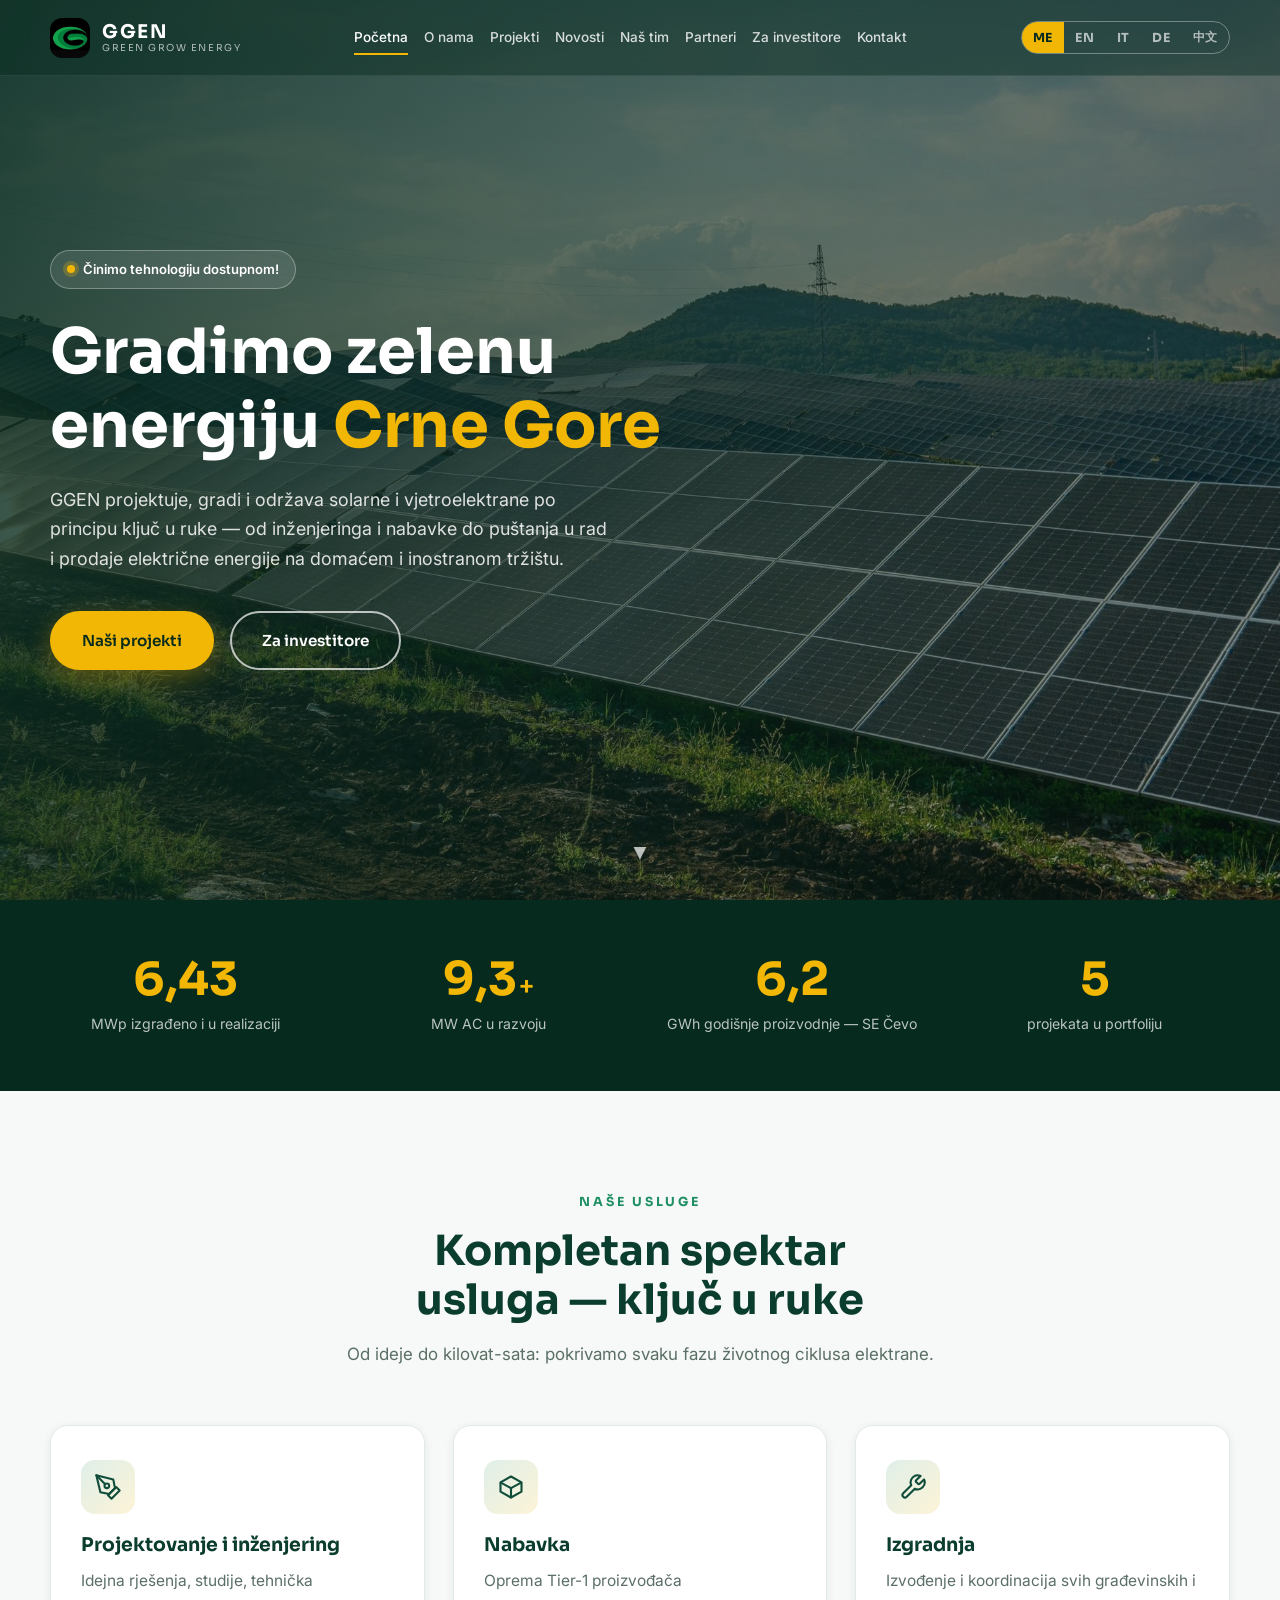
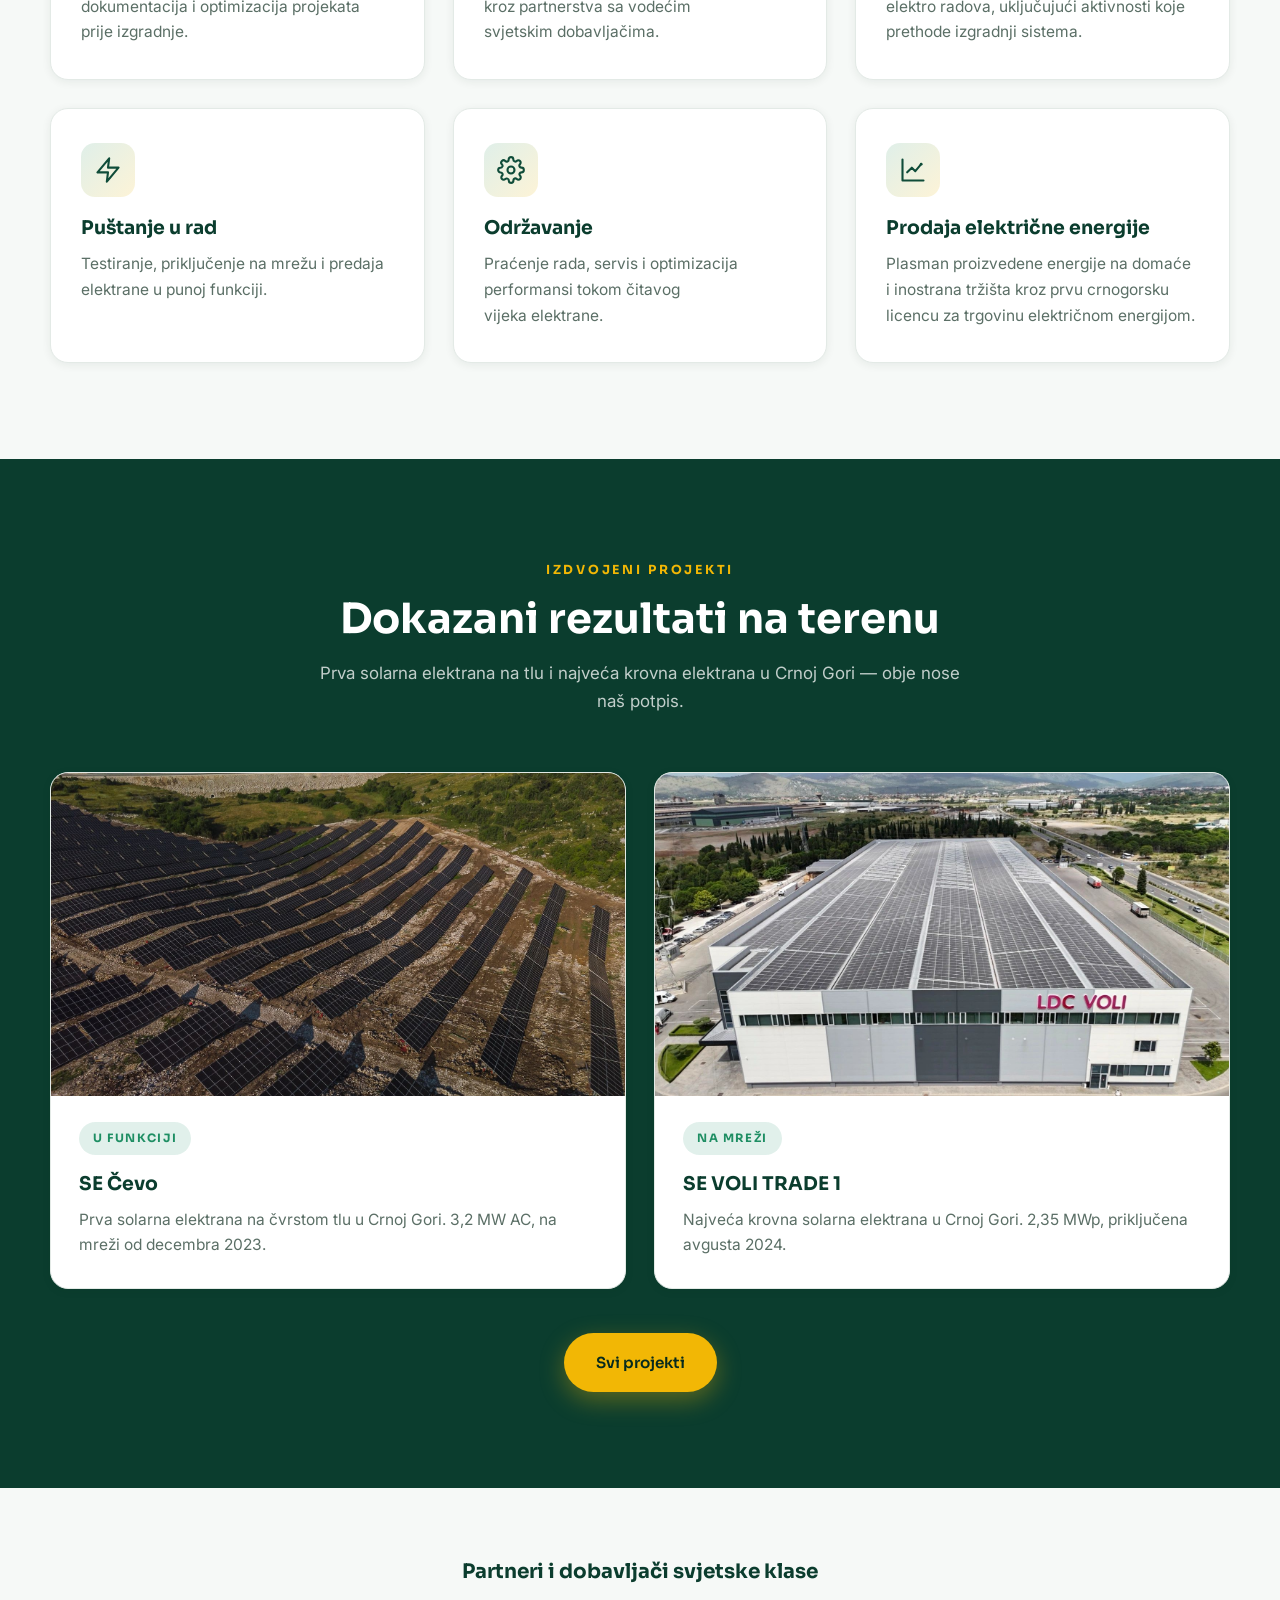
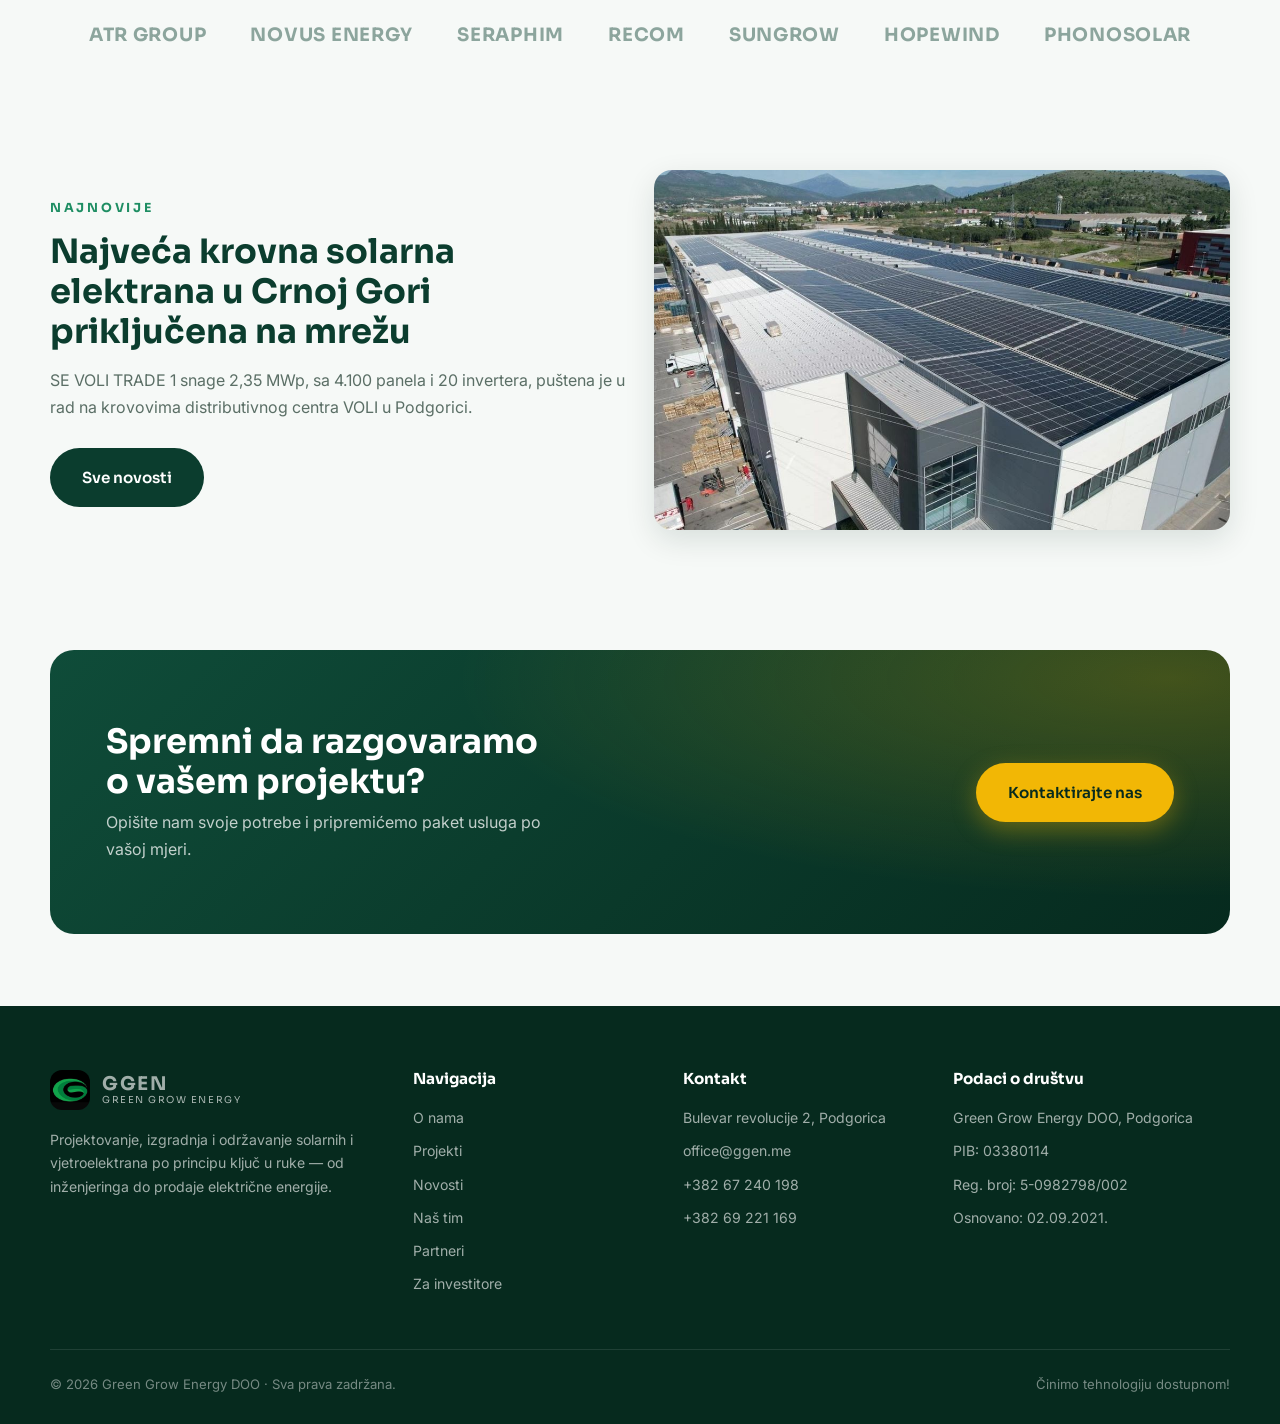
==== index.html @ 470cc066 "Initial commit: GGEN 8-page bilingual website with 5 languages (ME/EN/IT/DE/ZH), real logo, and resp" ====
<!DOCTYPE html>
<html lang="cnr">
<head>
  <meta charset="UTF-8">
  <meta name="viewport" content="width=device-width, initial-scale=1.0">
  <title>GGEN — Green Grow Energy | Solarne i vjetroelektrane, Crna Gora</title>
  <meta name="description" content="GGEN projektuje, gradi i održava solarne i vjetroelektrane po principu ključ u ruke — od inženjeringa do prodaje električne energije.">
  <link rel="icon" type="image/png" href="assets/img/favicon.png">
  <link rel="preconnect" href="https://fonts.googleapis.com">
  <link rel="preconnect" href="https://fonts.gstatic.com" crossorigin>
  <link href="https://fonts.googleapis.com/css2?family=Inter:wght@400;500;600;700&family=Sora:wght@600;700;800&display=swap" rel="stylesheet">
  <link rel="stylesheet" href="css/styles.css">
</head>
<body>

<header class="navbar">
  <div class="container">
    <a class="brand" href="index.html">
      <span class="brand-mark"><img src="assets/img/logo-g.png" alt="GGEN"></span>
      <span class="brand-text"><strong>GGEN</strong><span>Green Grow Energy</span></span>
    </a>
    <nav class="nav-links">
      <a href="index.html" data-i18n="nav.home">Početna</a>
      <a href="about.html" data-i18n="nav.about">O nama</a>
      <a href="projects.html" data-i18n="nav.projects">Projekti</a>
      <a href="news.html" data-i18n="nav.news">Novosti</a>
      <a href="team.html" data-i18n="nav.team">Naš tim</a>
      <a href="partners.html" data-i18n="nav.partners">Partneri</a>
      <a href="investors.html" data-i18n="nav.investors">Za investitore</a>
      <a href="contact.html" data-i18n="nav.contact">Kontakt</a>
    </nav>
    <div class="lang-toggle">
      <button data-lang="me" class="active" aria-label="Crnogorski">ME</button>
      <button data-lang="en" aria-label="English">EN</button>
      <button data-lang="it" aria-label="Italiano">IT</button>
      <button data-lang="de" aria-label="Deutsch">DE</button>
      <button data-lang="zh" aria-label="中文">中文</button>
    </div>
    <button class="nav-burger" aria-label="Meni"><span></span><span></span><span></span></button>
  </div>
</header>

<!-- HERO -->
<section class="hero">
  <div class="hero-bg" style="background-image:url('assets/img/hero-cevo-golden.jpg')"></div>
  <div class="container">
    <div class="hero-content">
      <span class="hero-badge"><span class="dot"></span><span data-i18n="home.badge">Činimo tehnologiju dostupnom!</span></span>
      <h1><span data-i18n="home.h1a">Gradimo zelenu energiju</span> <span class="gold" data-i18n="home.h1b">Crne Gore</span></h1>
      <p data-i18n="home.lead">GGEN projektuje, gradi i održava solarne i vjetroelektrane po principu ključ u ruke — od inženjeringa i nabavke do puštanja u rad i prodaje električne energije na domaćem i inostranom tržištu.</p>
      <div class="hero-actions">
        <a href="projects.html" class="btn btn-gold" data-i18n="home.cta1">Naši projekti</a>
        <a href="investors.html" class="btn btn-outline" data-i18n="home.cta2">Za investitore</a>
      </div>
    </div>
  </div>
  <span class="hero-scroll">▾</span>
</section>

<!-- STATS -->
<section class="stats-band">
  <div class="container">
    <div class="stats-grid">
      <div class="stat reveal">
        <div class="num"><span class="count" data-count="6.45" data-decimals="2">0</span></div>
        <div class="label" data-i18n="stat1.label">MWp izgrađeno i u realizaciji</div>
      </div>
      <div class="stat reveal d1">
        <div class="num"><span class="count" data-count="9.3" data-decimals="1">0</span><small>+</small></div>
        <div class="label" data-i18n="stat2.label">MW AC u razvoju</div>
      </div>
      <div class="stat reveal d2">
        <div class="num"><span class="count" data-count="6.2" data-decimals="1">0</span></div>
        <div class="label" data-i18n="stat3.label">GWh godišnje proizvodnje — SE Čevo</div>
      </div>
      <div class="stat reveal d3">
        <div class="num"><span class="count" data-count="5">0</span></div>
        <div class="label" data-i18n="stat4.label">projekata u portfoliju</div>
      </div>
    </div>
  </div>
</section>

<!-- SERVICES -->
<section class="section">
  <div class="container">
    <div class="section-head center reveal">
      <span class="eyebrow" data-i18n="home.svc.eyebrow">Naše usluge</span>
      <h2 data-i18n="home.svc.title">Kompletan spektar usluga — ključ u ruke</h2>
      <p data-i18n="home.svc.sub">Od ideje do kilovat-sata: pokrivamo svaku fazu životnog ciklusa elektrane.</p>
    </div>
    <div class="grid-3">
      <div class="card reveal">
        <div class="card-icon">
          <svg viewBox="0 0 24 24" fill="none" stroke="currentColor" stroke-width="1.8" stroke-linecap="round" stroke-linejoin="round"><path d="M12 19l7-7 3 3-7 7-3-3z"/><path d="M18 13l-1.5-7.5L2 2l3.5 14.5L13 18l5-5z"/><path d="M2 2l7.586 7.586"/><circle cx="11" cy="11" r="2"/></svg>
        </div>
        <h3 data-i18n="svc1.t">Projektovanje i inženjering</h3>
        <p data-i18n="svc1.p">Idejna rješenja, studije, tehnička dokumentacija i optimizacija projekata prije izgradnje.</p>
      </div>
      <div class="card reveal d1">
        <div class="card-icon">
          <svg viewBox="0 0 24 24" fill="none" stroke="currentColor" stroke-width="1.8" stroke-linecap="round" stroke-linejoin="round"><path d="M21 8l-9-5-9 5v8l9 5 9-5V8z"/><path d="M3.3 8.3L12 13l8.7-4.7"/><path d="M12 13v8"/></svg>
        </div>
        <h3 data-i18n="svc2.t">Nabavka</h3>
        <p data-i18n="svc2.p">Oprema Tier-1 proizvođača kroz partnerstva sa vodećim svjetskim dobavljačima.</p>
      </div>
      <div class="card reveal d2">
        <div class="card-icon">
          <svg viewBox="0 0 24 24" fill="none" stroke="currentColor" stroke-width="1.8" stroke-linecap="round" stroke-linejoin="round"><path d="M14.7 6.3a1 1 0 0 0 0 1.4l1.6 1.6a1 1 0 0 0 1.4 0l3.77-3.77a6 6 0 0 1-7.94 7.94l-6.91 6.91a2.12 2.12 0 0 1-3-3l6.91-6.91a6 6 0 0 1 7.94-7.94l-3.76 3.76z"/></svg>
        </div>
        <h3 data-i18n="svc3.t">Izgradnja</h3>
        <p data-i18n="svc3.p">Izvođenje i koordinacija svih građevinskih i elektro radova, uključujući aktivnosti koje prethode izgradnji sistema.</p>
      </div>
      <div class="card reveal">
        <div class="card-icon">
          <svg viewBox="0 0 24 24" fill="none" stroke="currentColor" stroke-width="1.8" stroke-linecap="round" stroke-linejoin="round"><polygon points="13 2 3 14 12 14 11 22 21 10 12 10 13 2"/></svg>
        </div>
        <h3 data-i18n="svc4.t">Puštanje u rad</h3>
        <p data-i18n="svc4.p">Testiranje, priključenje na mrežu i predaja elektrane u punoj funkciji.</p>
      </div>
      <div class="card reveal d1">
        <div class="card-icon">
          <svg viewBox="0 0 24 24" fill="none" stroke="currentColor" stroke-width="1.8" stroke-linecap="round" stroke-linejoin="round"><circle cx="12" cy="12" r="3"/><path d="M19.4 15a1.65 1.65 0 0 0 .33 1.82l.06.06a2 2 0 1 1-2.83 2.83l-.06-.06a1.65 1.65 0 0 0-1.82-.33 1.65 1.65 0 0 0-1 1.51V21a2 2 0 1 1-4 0v-.09A1.65 1.65 0 0 0 9 19.4a1.65 1.65 0 0 0-1.82.33l-.06.06a2 2 0 1 1-2.83-2.83l.06-.06a1.65 1.65 0 0 0 .33-1.82 1.65 1.65 0 0 0-1.51-1H3a2 2 0 1 1 0-4h.09A1.65 1.65 0 0 0 4.6 9a1.65 1.65 0 0 0-.33-1.82l-.06-.06a2 2 0 1 1 2.83-2.83l.06.06a1.65 1.65 0 0 0 1.82.33H9a1.65 1.65 0 0 0 1-1.51V3a2 2 0 1 1 4 0v.09a1.65 1.65 0 0 0 1 1.51 1.65 1.65 0 0 0 1.82-.33l.06-.06a2 2 0 1 1 2.83 2.83l-.06.06a1.65 1.65 0 0 0-.33 1.82V9a1.65 1.65 0 0 0 1.51 1H21a2 2 0 1 1 0 4h-.09a1.65 1.65 0 0 0-1.51 1z"/></svg>
        </div>
        <h3 data-i18n="svc5.t">Održavanje</h3>
        <p data-i18n="svc5.p">Praćenje rada, servis i optimizacija performansi tokom čitavog vijeka elektrane.</p>
      </div>
      <div class="card reveal d2">
        <div class="card-icon">
          <svg viewBox="0 0 24 24" fill="none" stroke="currentColor" stroke-width="1.8" stroke-linecap="round" stroke-linejoin="round"><path d="M3 3v18h18"/><path d="M7 14l4-4 3 3 5-6"/><circle cx="19" cy="7" r="1.2" fill="currentColor" stroke="none"/></svg>
        </div>
        <h3 data-i18n="svc6.t">Prodaja električne energije</h3>
        <p data-i18n="svc6.p">Plasman proizvedene energije na domaće i inostrana tržišta kroz prvu crnogorsku licencu za trgovinu električnom energijom.</p>
      </div>
    </div>
  </div>
</section>

<!-- FEATURED PROJECTS -->
<section class="section dark">
  <div class="container">
    <div class="section-head center reveal">
      <span class="eyebrow" data-i18n="home.proj.eyebrow">Izdvojeni projekti</span>
      <h2 data-i18n="home.proj.title">Dokazani rezultati na terenu</h2>
      <p data-i18n="home.proj.sub">Prva solarna elektrana na tlu i najveća krovna elektrana u Crnoj Gori — obje nose naš potpis.</p>
    </div>
    <div class="grid-2">
      <a href="projects.html" class="card photo-card reveal">
        <img src="assets/img/cevo-aerial.jpg" alt="SE Čevo — snimak iz vazduha">
        <div class="pc-body">
          <span class="badge live" data-i18n="home.cevo.badge">U funkciji</span>
          <h3 data-i18n="home.cevo.t">SE Čevo</h3>
          <p data-i18n="home.cevo.p">Prva solarna elektrana na čvrstom tlu u Crnoj Gori. 3,2 MW AC, na mreži od decembra 2023.</p>
        </div>
      </a>
      <a href="projects.html" class="card photo-card reveal d1">
        <img src="assets/img/voli-aerial.jpg" alt="SE VOLI TRADE 1 — krovna solarna elektrana">
        <div class="pc-body">
          <span class="badge live" data-i18n="home.voli.badge">Na mreži</span>
          <h3 data-i18n="home.voli.t">SE VOLI TRADE 1</h3>
          <p data-i18n="home.voli.p">Najveća krovna solarna elektrana u Crnoj Gori. 2,35 MWp, priključena avgusta 2024.</p>
        </div>
      </a>
    </div>
    <div style="text-align:center;margin-top:44px" class="reveal">
      <a href="projects.html" class="btn btn-gold" data-i18n="home.proj.all">Svi projekti</a>
    </div>
  </div>
</section>

<!-- PARTNERS STRIP -->
<section class="section tight">
  <div class="container">
    <div class="section-head center reveal" style="margin-bottom:36px">
      <h2 style="font-size:1.25rem" data-i18n="home.partners.t">Partneri i dobavljači svjetske klase</h2>
    </div>
    <div class="partner-strip reveal">
      <span>ATR GROUP</span><span>NOVUS ENERGY</span><span>SERAPHIM</span><span>RECOM</span><span>SUNGROW</span><span>HOPEWIND</span><span>PHONOSOLAR</span>
    </div>
  </div>
</section>

<!-- LATEST NEWS TEASER -->
<section class="section" style="padding-top:48px">
  <div class="container">
    <div class="grid-2" style="align-items:center">
      <div class="reveal">
        <span class="eyebrow" data-i18n="home.news.eyebrow">Najnovije</span>
        <h2 style="font-size:clamp(1.5rem,2.8vw,2.1rem);margin-bottom:16px" data-i18n="home.news.t">Najveća krovna solarna elektrana u Crnoj Gori priključena na mrežu</h2>
        <p style="color:var(--muted);margin-bottom:28px" data-i18n="home.news.p">SE VOLI TRADE 1 snage 2,35 MWp, sa 4.100 panela i 20 invertera, puštena je u rad na krovovima distributivnog centra VOLI u Podgorici.</p>
        <a href="news.html" class="btn btn-green" data-i18n="home.news.link">Sve novosti</a>
      </div>
      <figure class="reveal d1" style="border-radius:var(--radius);overflow:hidden;box-shadow:var(--shadow-md);margin:0">
        <img src="assets/img/voli-roof-mountains.jpg" alt="Solarni paneli na krovu distributivnog centra VOLI" style="width:100%;aspect-ratio:16/10;object-fit:cover">
      </figure>
    </div>
  </div>
</section>

<!-- CTA -->
<section class="section tight" style="padding-top:24px">
  <div class="container">
    <div class="cta-banner reveal">
      <div>
        <h2 data-i18n="cta.title">Spremni da razgovaramo o vašem projektu?</h2>
        <p data-i18n="cta.sub">Opišite nam svoje potrebe i pripremićemo paket usluga po vašoj mjeri.</p>
      </div>
      <a href="contact.html" class="btn btn-gold" data-i18n="cta.btn">Kontaktirajte nas</a>
    </div>
  </div>
</section>

<!-- FOOTER -->
<footer>
  <div class="container">
    <div class="footer-grid">
      <div>
        <a class="brand" href="index.html" style="margin-bottom:18px">
          <span class="brand-mark"><img src="assets/img/logo-g.png" alt="GGEN"></span>
          <span class="brand-text"><strong>GGEN</strong><span>Green Grow Energy</span></span>
        </a>
        <p style="margin-top:16px" data-i18n="footer.desc">Projektovanje, izgradnja i održavanje solarnih i vjetroelektrana po principu ključ u ruke — od inženjeringa do prodaje električne energije.</p>
      </div>
      <div>
        <h4 data-i18n="footer.nav">Navigacija</h4>
        <ul>
          <li><a href="about.html" data-i18n="nav.about">O nama</a></li>
          <li><a href="projects.html" data-i18n="nav.projects">Projekti</a></li>
          <li><a href="news.html" data-i18n="nav.news">Novosti</a></li>
          <li><a href="team.html" data-i18n="nav.team">Naš tim</a></li>
          <li><a href="partners.html" data-i18n="nav.partners">Partneri</a></li>
          <li><a href="investors.html" data-i18n="nav.investors">Za investitore</a></li>
        </ul>
      </div>
      <div>
        <h4 data-i18n="footer.contact">Kontakt</h4>
        <ul>
          <li>Bulevar revolucije 2, Podgorica</li>
          <li><a href="mailto:office@ggen.me">office@ggen.me</a></li>
          <li><a href="tel:+38267240198">+382 67 240 198</a></li>
          <li><a href="tel:+38269221169">+382 69 221 169</a></li>
        </ul>
      </div>
      <div>
        <h4 data-i18n="footer.registry">Podaci o društvu</h4>
        <ul>
          <li data-i18n="footer.reg1">Green Grow Energy DOO, Podgorica</li>
          <li data-i18n="footer.reg2">PIB: 03380114</li>
          <li data-i18n="footer.reg3">Reg. broj: 5-0982798/002</li>
          <li data-i18n="footer.reg4">Osnovano: 02.09.2021.</li>
        </ul>
      </div>
    </div>
    <div class="footer-bottom">
      <span>© <span id="year">2026</span> Green Grow Energy DOO · <span data-i18n="footer.rights">Sva prava zadržana.</span></span>
      <span data-i18n="footer.tagline">Činimo tehnologiju dostupnom!</span>
    </div>
  </div>
</footer>

<script src="js/i18n.js"></script>
<script src="js/main.js"></script>
</body>
</html>
---- css/styles.css ----
/* ============================================================
   GREEN GROW ENERGY — Design System
   Palette: deep forest green + solar gold
   Fonts: Sora (display) / Inter (body), loaded in each page head
   ============================================================ */

:root {
  --green-950: #062a1e;
  --green-900: #0b3d2e;
  --green-800: #0f4c39;
  --green-700: #156048;
  --emerald: #1e8e63;
  --emerald-light: #35b083;
  --gold: #f2b705;
  --gold-soft: #ffd95c;
  --ink: #122019;
  --muted: #5b6f66;
  --line: #e3eae6;
  --paper: #f6f9f7;
  --white: #ffffff;
  --shadow-sm: 0 2px 10px rgba(6, 42, 30, 0.07);
  --shadow-md: 0 10px 30px rgba(6, 42, 30, 0.12);
  --shadow-lg: 0 24px 60px rgba(6, 42, 30, 0.18);
  --radius: 18px;
  --nav-h: 76px;
  --font-display: "Sora", "Inter", "PingFang SC", "Microsoft YaHei", system-ui, sans-serif;
  --font-body: "Inter", "PingFang SC", "Microsoft YaHei", system-ui, sans-serif;
}

* { margin: 0; padding: 0; box-sizing: border-box; }

html { scroll-behavior: smooth; }

body {
  font-family: var(--font-body);
  color: var(--ink);
  background: var(--paper);
  line-height: 1.65;
  -webkit-font-smoothing: antialiased;
}

img { max-width: 100%; display: block; }

a { color: inherit; text-decoration: none; }

ul { list-style: none; }

h1, h2, h3, h4 {
  font-family: var(--font-display);
  line-height: 1.18;
  color: var(--green-900);
  font-weight: 700;
  text-wrap: balance;
}

p { text-wrap: pretty; }

/* ---------- Layout helpers ---------- */

.container {
  width: min(1180px, calc(100% - 48px));
  margin-inline: auto;
}

.section { padding: 96px 0; }
.section.tight { padding: 72px 0; }
.section.dark { background: var(--green-900); }
.section.dark h2, .section.dark h3 { color: var(--white); }
.section.dark p { color: rgba(255, 255, 255, 0.78); }
/* white cards keep dark text even inside dark sections */
.section.dark .card h3 { color: var(--green-900); }
.section.dark .card p { color: var(--muted); }

.eyebrow {
  display: inline-block;
  font-family: var(--font-display);
  font-size: 0.78rem;
  font-weight: 700;
  letter-spacing: 0.22em;
  text-transform: uppercase;
  color: var(--emerald);
  margin-bottom: 14px;
}
.section.dark .eyebrow, .on-photo .eyebrow { color: var(--gold); }

.section-head { max-width: 720px; margin-bottom: 56px; }
.section-head.center { margin-inline: auto; text-align: center; }
.section-head h2 { font-size: clamp(1.8rem, 3.4vw, 2.6rem); margin-bottom: 16px; }
.section-head p { color: var(--muted); font-size: 1.06rem; }
.section.dark .section-head p { color: rgba(255, 255, 255, 0.75); }

/* ---------- Buttons ---------- */

.btn {
  display: inline-flex;
  align-items: center;
  gap: 10px;
  font-family: var(--font-display);
  font-weight: 600;
  font-size: 0.95rem;
  padding: 15px 30px;
  border-radius: 999px;
  border: 2px solid transparent;
  cursor: pointer;
  transition: transform 0.25s ease, box-shadow 0.25s ease, background 0.25s ease, color 0.25s ease;
}
.btn:hover { transform: translateY(-2px); }

.btn-gold {
  background: var(--gold);
  color: var(--green-950);
  box-shadow: 0 8px 24px rgba(242, 183, 5, 0.35);
}
.btn-gold:hover { background: var(--gold-soft); }

.btn-outline {
  border-color: rgba(255, 255, 255, 0.7);
  color: var(--white);
}
.btn-outline:hover { background: rgba(255, 255, 255, 0.12); }

.btn-green {
  background: var(--green-900);
  color: var(--white);
}
.btn-green:hover { background: var(--green-700); }

/* ---------- Navbar ---------- */

.navbar {
  position: fixed;
  inset: 0 0 auto 0;
  z-index: 100;
  height: var(--nav-h);
  display: flex;
  align-items: center;
  background: rgba(6, 42, 30, 0.42);
  -webkit-backdrop-filter: blur(14px);
  backdrop-filter: blur(14px);
  border-bottom: 1px solid rgba(255, 255, 255, 0.08);
  transition: background 0.3s ease;
}
.navbar.scrolled { background: rgba(6, 42, 30, 0.92); }

.navbar .container {
  display: flex;
  align-items: center;
  justify-content: space-between;
  gap: 24px;
}

.brand {
  display: flex;
  align-items: center;
  gap: 12px;
  font-family: var(--font-display);
  color: var(--white);
}
.brand-mark {
  width: 40px;
  height: 40px;
  border-radius: 12px;
  background: #0a0a0a;
  display: grid;
  place-items: center;
  flex-shrink: 0;
  overflow: hidden;
}
.brand-mark img { width: 100%; height: 100%; object-fit: cover; }
.brand-text { display: flex; flex-direction: column; line-height: 1.1; }
.brand-text strong { font-size: 1.18rem; letter-spacing: 0.08em; }
.brand-text span {
  font-size: 0.6rem;
  letter-spacing: 0.16em;
  text-transform: uppercase;
  color: rgba(255, 255, 255, 0.65);
}

.nav-links {
  display: flex;
  align-items: center;
  gap: 26px;
}
.nav-links a {
  font-size: 0.92rem;
  font-weight: 500;
  color: rgba(255, 255, 255, 0.82);
  padding: 6px 0;
  position: relative;
  white-space: nowrap;
  transition: color 0.2s ease;
}
.nav-links a::after {
  content: "";
  position: absolute;
  left: 0; right: 100%;
  bottom: 0;
  height: 2px;
  background: var(--gold);
  transition: right 0.25s ease;
}
.nav-links a:hover, .nav-links a.active { color: var(--white); }
.nav-links a:hover::after, .nav-links a.active::after { right: 0; }

.lang-toggle {
  display: flex;
  border: 1px solid rgba(255, 255, 255, 0.35);
  border-radius: 999px;
  overflow: hidden;
}
.lang-toggle button {
  font-family: var(--font-display);
  font-size: 0.78rem;
  font-weight: 700;
  letter-spacing: 0.06em;
  white-space: nowrap;
  padding: 7px 11px;
  background: transparent;
  border: none;
  color: rgba(255, 255, 255, 0.65);
  cursor: pointer;
  transition: background 0.2s ease, color 0.2s ease;
}
.lang-toggle button.active {
  background: var(--gold);
  color: var(--green-950);
}

.nav-burger {
  display: none;
  background: none;
  border: none;
  width: 42px;
  height: 42px;
  cursor: pointer;
  flex-direction: column;
  justify-content: center;
  align-items: center;
  gap: 6px;
}
.nav-burger span {
  width: 24px;
  height: 2px;
  background: var(--white);
  transition: transform 0.3s ease, opacity 0.3s ease;
}
.nav-burger.open span:nth-child(1) { transform: translateY(8px) rotate(45deg); }
.nav-burger.open span:nth-child(2) { opacity: 0; }
.nav-burger.open span:nth-child(3) { transform: translateY(-8px) rotate(-45deg); }

/* ---------- Hero (home) ---------- */

.hero {
  position: relative;
  min-height: 100svh;
  display: flex;
  align-items: center;
  overflow: hidden;
  color: var(--white);
}
.hero-bg {
  position: absolute;
  inset: 0;
  background-size: cover;
  background-position: center;
  animation: kenburns 22s ease-in-out infinite alternate;
}
.hero::after {
  content: "";
  position: absolute;
  inset: 0;
  background: linear-gradient(112deg, rgba(6, 42, 30, 0.88) 0%, rgba(6, 42, 30, 0.55) 48%, rgba(6, 42, 30, 0.25) 100%);
}
.hero .container { position: relative; z-index: 2; }

@keyframes kenburns {
  from { transform: scale(1); }
  to { transform: scale(1.09); }
}

.hero-content { max-width: 680px; padding: 140px 0 120px; }
.hero-badge {
  display: inline-flex;
  align-items: center;
  gap: 8px;
  font-size: 0.82rem;
  font-weight: 600;
  padding: 8px 16px;
  border-radius: 999px;
  border: 1px solid rgba(255, 255, 255, 0.3);
  background: rgba(255, 255, 255, 0.1);
  margin-bottom: 26px;
}
.hero-badge .dot {
  width: 8px; height: 8px;
  border-radius: 50%;
  background: var(--gold);
  box-shadow: 0 0 0 4px rgba(242, 183, 5, 0.25);
}
.hero h1 {
  color: var(--white);
  font-size: clamp(2.3rem, 5.2vw, 3.9rem);
  margin-bottom: 22px;
}
.hero h1 .gold { color: var(--gold); }
.hero p {
  font-size: 1.12rem;
  color: rgba(255, 255, 255, 0.85);
  max-width: 560px;
  margin-bottom: 38px;
}
.hero-actions { display: flex; flex-wrap: wrap; gap: 16px; }

.hero-scroll {
  position: absolute;
  bottom: 28px;
  left: 50%;
  transform: translateX(-50%);
  z-index: 2;
  color: rgba(255, 255, 255, 0.7);
  font-size: 1.6rem;
  animation: bob 2.2s ease-in-out infinite;
}
@keyframes bob {
  0%, 100% { transform: translate(-50%, 0); }
  50% { transform: translate(-50%, 10px); }
}

/* ---------- Page hero (sub-pages) ---------- */

.page-hero {
  position: relative;
  min-height: 46vh;
  display: flex;
  align-items: flex-end;
  color: var(--white);
  overflow: hidden;
  background: var(--green-900);
}
.page-hero .hero-bg { animation-duration: 28s; }
.page-hero::after {
  content: "";
  position: absolute;
  inset: 0;
  background: linear-gradient(180deg, rgba(6, 42, 30, 0.55) 0%, rgba(6, 42, 30, 0.85) 100%);
}
.page-hero .container {
  position: relative;
  z-index: 2;
  padding: 150px 0 56px;
}
.page-hero h1 {
  color: var(--white);
  font-size: clamp(2rem, 4.4vw, 3.2rem);
  margin-bottom: 12px;
}
.page-hero p {
  color: rgba(255, 255, 255, 0.82);
  max-width: 640px;
  font-size: 1.05rem;
}

/* ---------- Stats ---------- */

.stats-band {
  background: var(--green-950);
  padding: 56px 0;
}
.stats-grid {
  display: grid;
  grid-template-columns: repeat(4, 1fr);
  gap: 32px;
}
.stat { text-align: center; }
.stat .num {
  font-family: var(--font-display);
  font-size: clamp(2rem, 3.6vw, 2.9rem);
  font-weight: 700;
  color: var(--gold);
  line-height: 1;
}
.stat .num small {
  font-size: 0.55em;
  font-weight: 600;
  margin-left: 2px;
}
.stat .label {
  margin-top: 10px;
  font-size: 0.88rem;
  color: rgba(255, 255, 255, 0.72);
}

/* ---------- Cards ---------- */

.grid-3 {
  display: grid;
  grid-template-columns: repeat(3, 1fr);
  gap: 28px;
}
.grid-2 {
  display: grid;
  grid-template-columns: repeat(2, 1fr);
  gap: 28px;
}

.card {
  background: var(--white);
  border-radius: var(--radius);
  border: 1px solid var(--line);
  box-shadow: var(--shadow-sm);
  padding: 34px 30px;
  transition: transform 0.3s ease, box-shadow 0.3s ease;
}
.card:hover {
  transform: translateY(-6px);
  box-shadow: var(--shadow-md);
}
.card h3 { font-size: 1.18rem; margin-bottom: 12px; }
.card p { color: var(--muted); font-size: 0.97rem; }

.card-icon {
  width: 54px;
  height: 54px;
  border-radius: 14px;
  background: linear-gradient(135deg, rgba(30, 142, 99, 0.14), rgba(242, 183, 5, 0.16));
  display: grid;
  place-items: center;
  margin-bottom: 20px;
  color: var(--green-800);
}
.card-icon svg { width: 28px; height: 28px; }

.photo-card {
  padding: 0;
  overflow: hidden;
  display: flex;
  flex-direction: column;
}
.photo-card img {
  width: 100%;
  aspect-ratio: 16 / 9;
  object-fit: cover;
}
.photo-card .pc-body { padding: 26px 28px 30px; }

/* ---------- Project cards ---------- */

.project-feature {
  display: grid;
  grid-template-columns: 1.15fr 1fr;
  gap: 0;
  background: var(--white);
  border-radius: var(--radius);
  overflow: hidden;
  border: 1px solid var(--line);
  box-shadow: var(--shadow-md);
  margin-bottom: 40px;
}
.project-feature .pf-img {
  min-height: 360px;
  background-size: cover;
  background-position: center;
}
.project-feature .pf-body { padding: 44px 42px; }
.project-feature h3 { font-size: 1.65rem; margin-bottom: 6px; }
.project-feature .pf-sub { color: var(--muted); margin-bottom: 20px; font-size: 0.98rem; }
.project-feature p { color: var(--muted); margin-bottom: 24px; }

.badge {
  display: inline-block;
  font-family: var(--font-display);
  font-size: 0.72rem;
  font-weight: 700;
  letter-spacing: 0.14em;
  text-transform: uppercase;
  padding: 7px 14px;
  border-radius: 999px;
  margin-bottom: 18px;
}
.badge.live { background: rgba(30, 142, 99, 0.13); color: var(--emerald); }
.badge.build { background: rgba(242, 183, 5, 0.16); color: #9c7800; }
.badge.dev { background: rgba(11, 61, 46, 0.08); color: var(--green-800); }
.badge.gold-solid { background: var(--gold); color: var(--green-950); }

.spec-list {
  display: grid;
  grid-template-columns: repeat(2, 1fr);
  gap: 14px 24px;
}
.spec-list .spec {
  border-left: 3px solid var(--gold);
  padding-left: 14px;
}
.spec-list .spec b {
  display: block;
  font-family: var(--font-display);
  font-size: 1.12rem;
  color: var(--green-900);
}
.spec-list .spec span { font-size: 0.82rem; color: var(--muted); }

/* development (no-photo) spec cards */
.dev-card {
  position: relative;
  border-radius: var(--radius);
  padding: 36px 32px;
  color: var(--white);
  background:
    radial-gradient(120% 90% at 100% 0%, rgba(242, 183, 5, 0.16) 0%, transparent 50%),
    linear-gradient(150deg, var(--green-800) 0%, var(--green-950) 100%);
  overflow: hidden;
  transition: transform 0.3s ease, box-shadow 0.3s ease;
}
.dev-card:hover { transform: translateY(-6px); box-shadow: var(--shadow-lg); }
.dev-card::before {
  content: "";
  position: absolute;
  inset: auto -40px -40px auto;
  width: 170px;
  height: 170px;
  border-radius: 24px;
  background:
    repeating-linear-gradient(45deg, rgba(255, 255, 255, 0.07) 0 10px, transparent 10px 20px);
  transform: rotate(12deg);
}
.dev-card h3 { color: var(--white); font-size: 1.3rem; margin-bottom: 4px; }
.dev-card .dc-loc {
  display: flex;
  align-items: center;
  gap: 7px;
  color: rgba(255, 255, 255, 0.65);
  font-size: 0.88rem;
  margin-bottom: 24px;
}
.dev-card .dc-loc svg { width: 15px; height: 15px; flex-shrink: 0; }
.dev-card .dc-power {
  font-family: var(--font-display);
  font-size: 2.1rem;
  font-weight: 700;
  color: var(--gold);
  line-height: 1;
}
.dev-card .dc-power small { font-size: 0.5em; font-weight: 600; }
.dev-card .dc-dc {
  color: rgba(255, 255, 255, 0.6);
  font-size: 0.85rem;
  margin: 6px 0 20px;
}
.dev-card .dc-bar {
  height: 7px;
  background: rgba(255, 255, 255, 0.14);
  border-radius: 99px;
  overflow: hidden;
  margin-bottom: 8px;
}
.dev-card .dc-bar i {
  display: block;
  height: 100%;
  border-radius: 99px;
  background: linear-gradient(90deg, var(--emerald-light), var(--gold));
}
.dev-card .dc-note { font-size: 0.78rem; color: rgba(255, 255, 255, 0.55); }

/* ---------- Timeline (news) ---------- */

.timeline {
  position: relative;
  max-width: 860px;
  margin-inline: auto;
}
.timeline::before {
  content: "";
  position: absolute;
  left: 9px;
  top: 6px;
  bottom: 6px;
  width: 2px;
  background: linear-gradient(180deg, var(--gold), var(--emerald));
}
.t-item {
  position: relative;
  padding: 0 0 56px 52px;
}
.t-item:last-child { padding-bottom: 0; }
.t-item::before {
  content: "";
  position: absolute;
  left: 0;
  top: 6px;
  width: 20px;
  height: 20px;
  border-radius: 50%;
  background: var(--gold);
  border: 5px solid var(--paper);
  box-shadow: 0 0 0 2px var(--gold);
}
.t-date {
  font-family: var(--font-display);
  font-size: 0.8rem;
  font-weight: 700;
  letter-spacing: 0.12em;
  text-transform: uppercase;
  color: var(--emerald);
  margin-bottom: 8px;
}
.t-item h3 { font-size: 1.35rem; margin-bottom: 12px; }
.t-item p { color: var(--muted); margin-bottom: 18px; }
.t-item .t-img {
  border-radius: var(--radius);
  overflow: hidden;
  box-shadow: var(--shadow-md);
  margin-top: 20px;
}
.t-item .t-img img {
  width: 100%;
  aspect-ratio: 16 / 8;
  object-fit: cover;
}

/* ---------- Team ---------- */

.team-grid {
  display: grid;
  grid-template-columns: repeat(2, 1fr);
  gap: 32px;
}
.team-card {
  display: grid;
  grid-template-columns: 220px 1fr;
  background: var(--white);
  border: 1px solid var(--line);
  border-radius: var(--radius);
  overflow: hidden;
  box-shadow: var(--shadow-sm);
  transition: transform 0.3s ease, box-shadow 0.3s ease;
}
.team-card:hover { transform: translateY(-5px); box-shadow: var(--shadow-md); }
.team-card img {
  width: 100%;
  height: 100%;
  object-fit: cover;
  min-height: 240px;
}
.team-card .tc-body { padding: 26px 26px 24px; }
.team-card h3 { font-size: 1.2rem; margin-bottom: 2px; }
.team-card .tc-role {
  font-family: var(--font-display);
  font-size: 0.8rem;
  font-weight: 700;
  letter-spacing: 0.1em;
  text-transform: uppercase;
  color: var(--emerald);
  margin-bottom: 12px;
}
.team-card p { font-size: 0.9rem; color: var(--muted); }

/* ---------- Partners ---------- */

.partner-card { display: flex; flex-direction: column; }
.partner-logo {
  font-family: var(--font-display);
  font-weight: 700;
  font-size: 1.3rem;
  color: var(--green-900);
  margin-bottom: 4px;
}
.partner-tag {
  font-size: 0.78rem;
  font-weight: 600;
  letter-spacing: 0.1em;
  text-transform: uppercase;
  color: var(--gold);
  margin-bottom: 14px;
}
.partner-card p { flex: 1; }

.partner-strip {
  display: flex;
  flex-wrap: wrap;
  justify-content: center;
  gap: 18px 44px;
  align-items: center;
}
.partner-strip span {
  font-family: var(--font-display);
  font-weight: 700;
  font-size: 1.15rem;
  color: rgba(11, 61, 46, 0.45);
  letter-spacing: 0.04em;
  transition: color 0.25s ease;
}
.partner-strip span:hover { color: var(--green-900); }

/* ---------- Investors page ---------- */

.edge-steps {
  display: grid;
  grid-template-columns: repeat(4, 1fr);
  gap: 18px;
  counter-reset: step;
}
.edge-step {
  position: relative;
  background: rgba(255, 255, 255, 0.06);
  border: 1px solid rgba(255, 255, 255, 0.12);
  border-radius: var(--radius);
  padding: 28px 24px;
}
.edge-step .es-num {
  font-family: var(--font-display);
  font-size: 0.78rem;
  font-weight: 700;
  letter-spacing: 0.16em;
  color: var(--gold);
  margin-bottom: 12px;
}
.edge-step h3 { color: var(--white); font-size: 1.05rem; margin-bottom: 8px; }
.edge-step p { font-size: 0.88rem; color: rgba(255, 255, 255, 0.7); }

.check-list { display: grid; gap: 16px; }
.check-list li {
  display: flex;
  gap: 14px;
  align-items: flex-start;
  font-size: 1rem;
  color: var(--muted);
}
.check-list li svg {
  width: 22px; height: 22px;
  flex-shrink: 0;
  margin-top: 3px;
  color: var(--emerald);
}
.check-list li b { color: var(--green-900); }

/* ---------- Photo band ---------- */

.photo-band {
  display: grid;
  grid-template-columns: repeat(3, 1fr);
  gap: 16px;
}
.photo-band figure {
  border-radius: var(--radius);
  overflow: hidden;
  box-shadow: var(--shadow-sm);
}
.photo-band img {
  width: 100%;
  height: 280px;
  object-fit: cover;
  transition: transform 0.5s ease;
}
.photo-band figure:hover img { transform: scale(1.05); }

/* ---------- CTA banner ---------- */

.cta-banner {
  position: relative;
  border-radius: calc(var(--radius) + 6px);
  overflow: hidden;
  padding: 72px 56px;
  color: var(--white);
  background:
    radial-gradient(110% 140% at 95% 10%, rgba(242, 183, 5, 0.25) 0%, transparent 55%),
    linear-gradient(135deg, var(--green-800) 0%, var(--green-950) 100%);
  display: flex;
  flex-wrap: wrap;
  align-items: center;
  justify-content: space-between;
  gap: 28px;
}
.cta-banner h2 {
  color: var(--white);
  font-size: clamp(1.5rem, 3vw, 2.1rem);
  max-width: 560px;
}
.cta-banner p { color: rgba(255, 255, 255, 0.75); margin-top: 8px; max-width: 520px; }

/* ---------- Contact ---------- */

.contact-grid {
  display: grid;
  grid-template-columns: 1fr 1.1fr;
  gap: 40px;
  align-items: start;
}

.info-tile {
  display: flex;
  gap: 16px;
  align-items: flex-start;
  padding: 20px 0;
  border-bottom: 1px solid var(--line);
}
.info-tile:last-child { border-bottom: none; }
.info-tile .it-icon {
  width: 44px; height: 44px;
  flex-shrink: 0;
  border-radius: 12px;
  background: rgba(30, 142, 99, 0.12);
  display: grid;
  place-items: center;
  color: var(--green-800);
}
.info-tile .it-icon svg { width: 22px; height: 22px; }
.info-tile h4 { font-size: 0.98rem; margin-bottom: 3px; }
.info-tile p, .info-tile a { font-size: 0.93rem; color: var(--muted); }
.info-tile a:hover { color: var(--emerald); }

.form-card {
  background: var(--white);
  border: 1px solid var(--line);
  border-radius: var(--radius);
  box-shadow: var(--shadow-md);
  padding: 38px 34px;
}
.form-card h3 { margin-bottom: 6px; }
.form-card .fc-sub { color: var(--muted); font-size: 0.93rem; margin-bottom: 24px; }
.form-row { display: grid; grid-template-columns: 1fr 1fr; gap: 16px; }
.field { margin-bottom: 16px; }
.field label {
  display: block;
  font-size: 0.83rem;
  font-weight: 600;
  margin-bottom: 7px;
  color: var(--green-900);
}
.field input, .field textarea {
  width: 100%;
  font-family: var(--font-body);
  font-size: 0.95rem;
  padding: 13px 15px;
  border: 1.5px solid var(--line);
  border-radius: 12px;
  background: var(--paper);
  color: var(--ink);
  transition: border-color 0.2s ease;
}
.field input:focus, .field textarea:focus {
  outline: none;
  border-color: var(--emerald);
}
.field textarea { resize: vertical; min-height: 120px; }

/* ---------- Footer ---------- */

footer {
  background: var(--green-950);
  color: rgba(255, 255, 255, 0.7);
  padding: 64px 0 28px;
  margin-top: 0;
}
.footer-grid {
  display: grid;
  grid-template-columns: 1.4fr 1fr 1fr 1.2fr;
  gap: 40px;
  padding-bottom: 44px;
  border-bottom: 1px solid rgba(255, 255, 255, 0.1);
}
.footer-grid h4 {
  color: var(--white);
  font-size: 0.95rem;
  margin-bottom: 18px;
}
.footer-grid p, .footer-grid a, .footer-grid li {
  font-size: 0.88rem;
  color: rgba(255, 255, 255, 0.62);
}
.footer-grid li { margin-bottom: 10px; }
.footer-grid a:hover { color: var(--gold); }
.footer-bottom {
  display: flex;
  flex-wrap: wrap;
  justify-content: space-between;
  gap: 12px;
  padding-top: 24px;
  font-size: 0.82rem;
  color: rgba(255, 255, 255, 0.45);
}

/* ---------- Reveal animations ---------- */

.reveal {
  opacity: 0;
  transform: translateY(26px);
  transition: opacity 0.7s ease, transform 0.7s ease;
}
.reveal.visible { opacity: 1; transform: none; }
.reveal.d1 { transition-delay: 0.1s; }
.reveal.d2 { transition-delay: 0.2s; }
.reveal.d3 { transition-delay: 0.3s; }

@media (prefers-reduced-motion: reduce) {
  html { scroll-behavior: auto; }
  .hero-bg { animation: none; }
  .hero-scroll { animation: none; }
  .reveal { opacity: 1; transform: none; transition: none; }
}

/* ---------- Responsive ---------- */

@media (max-width: 1280px) {
  .nav-links { gap: 16px; }
  .nav-links a { font-size: 0.85rem; }
}

@media (max-width: 1100px) {
  .nav-links {
    position: fixed;
    top: var(--nav-h);
    left: 0;
    right: 0;
    flex-direction: column;
    align-items: flex-start;
    gap: 0;
    background: rgba(6, 42, 30, 0.97);
    -webkit-backdrop-filter: blur(14px);
    backdrop-filter: blur(14px);
    padding: 12px 24px 24px;
    transform: translateY(-12px);
    opacity: 0;
    pointer-events: none;
    transition: opacity 0.25s ease, transform 0.25s ease;
  }
  .nav-links.open {
    opacity: 1;
    transform: none;
    pointer-events: auto;
  }
  .nav-links a {
    width: 100%;
    padding: 14px 0;
    font-size: 1.02rem;
    border-bottom: 1px solid rgba(255, 255, 255, 0.08);
  }
  .nav-burger { display: flex; }

  .grid-3, .photo-band { grid-template-columns: 1fr 1fr; }
  .stats-grid { grid-template-columns: repeat(2, 1fr); }
  .project-feature { grid-template-columns: 1fr; }
  .project-feature .pf-img { min-height: 260px; }
  .team-grid { grid-template-columns: 1fr; }
  .edge-steps { grid-template-columns: repeat(2, 1fr); }
  .contact-grid { grid-template-columns: 1fr; }
  .footer-grid { grid-template-columns: 1fr 1fr; }
}

@media (max-width: 640px) {
  .brand-text span { display: none; }
  .navbar .container { gap: 12px; }
  .lang-toggle button {
    padding: 5px 7px;
    font-size: 0.7rem;
  }
}

@media (max-width: 600px) {
  .section { padding: 64px 0; }
  .grid-3, .grid-2, .photo-band { grid-template-columns: 1fr; }
  .team-card { grid-template-columns: 1fr; }
  .team-card img { max-height: 320px; }
  .spec-list { grid-template-columns: 1fr; }
  .edge-steps { grid-template-columns: 1fr; }
  .footer-grid { grid-template-columns: 1fr; }
  .cta-banner { padding: 48px 28px; }
  .form-row { grid-template-columns: 1fr; }
  .hero-content { padding: 120px 0 90px; }
}
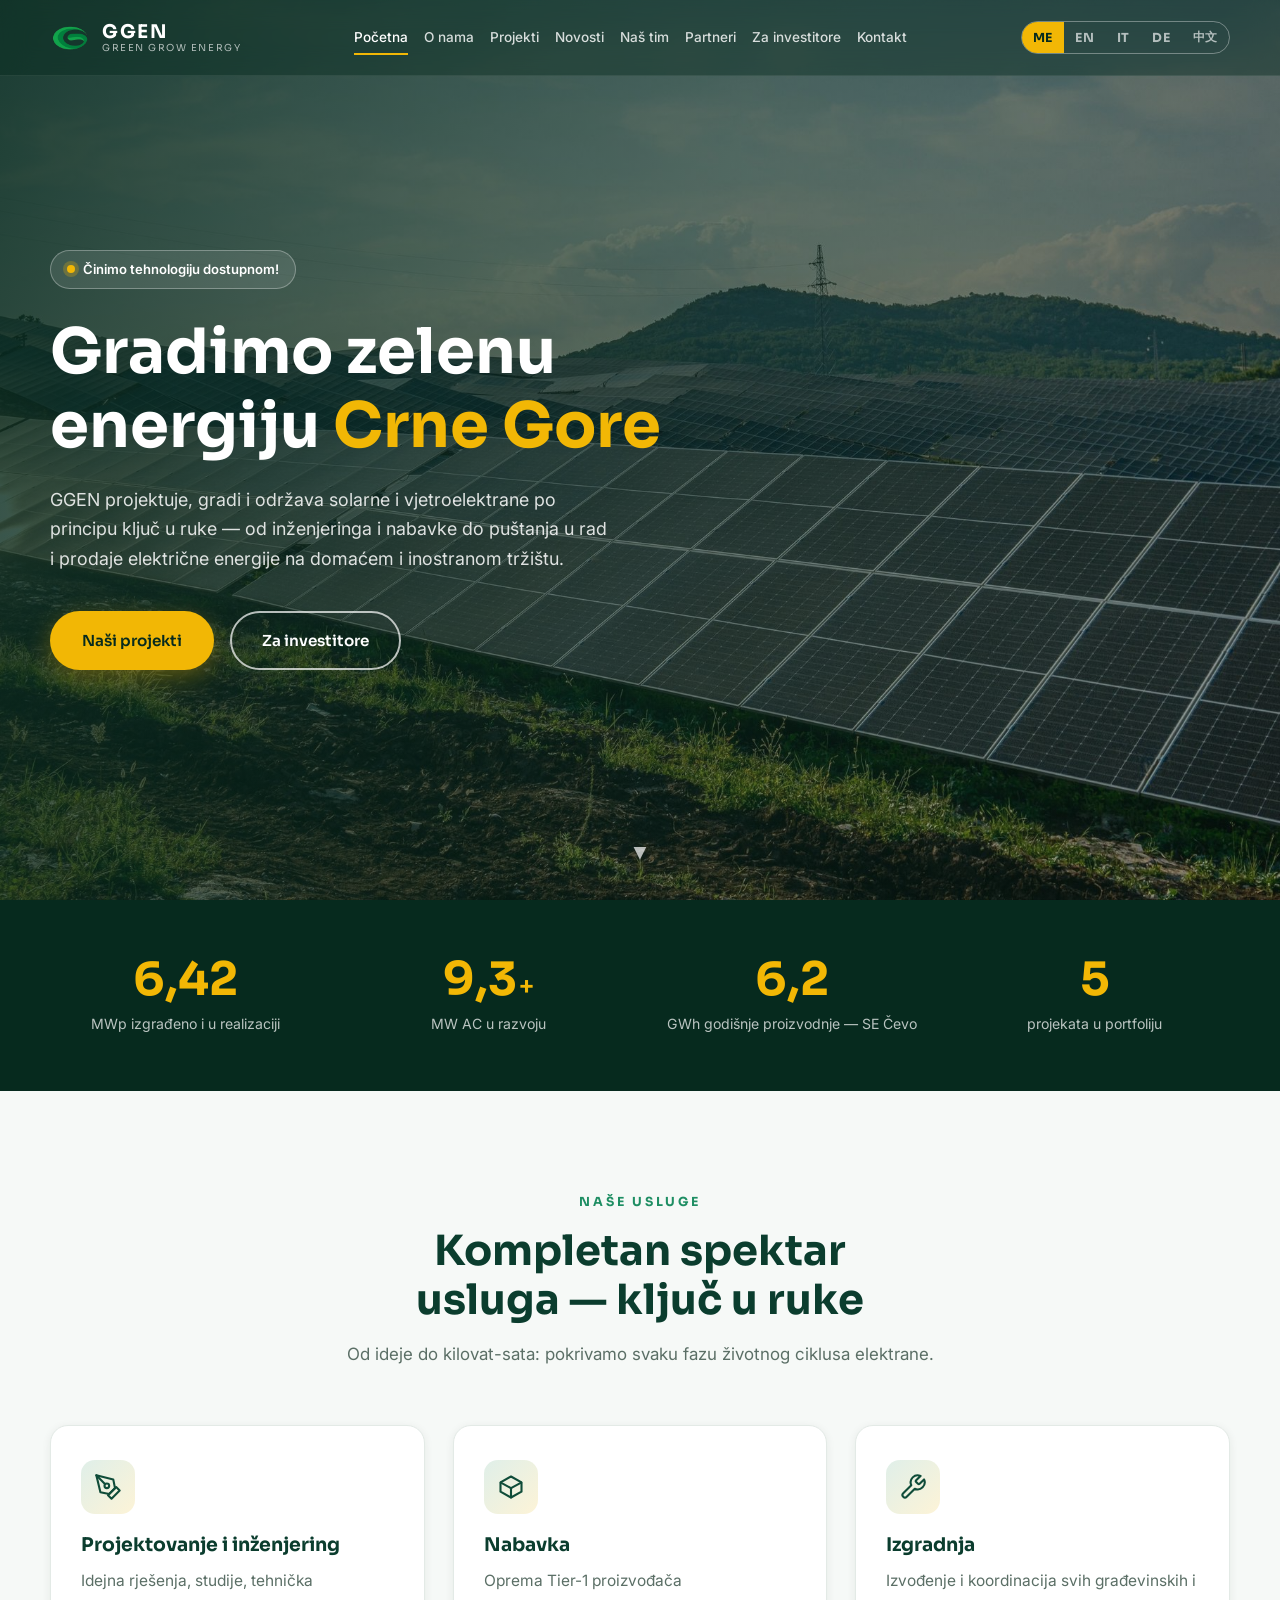
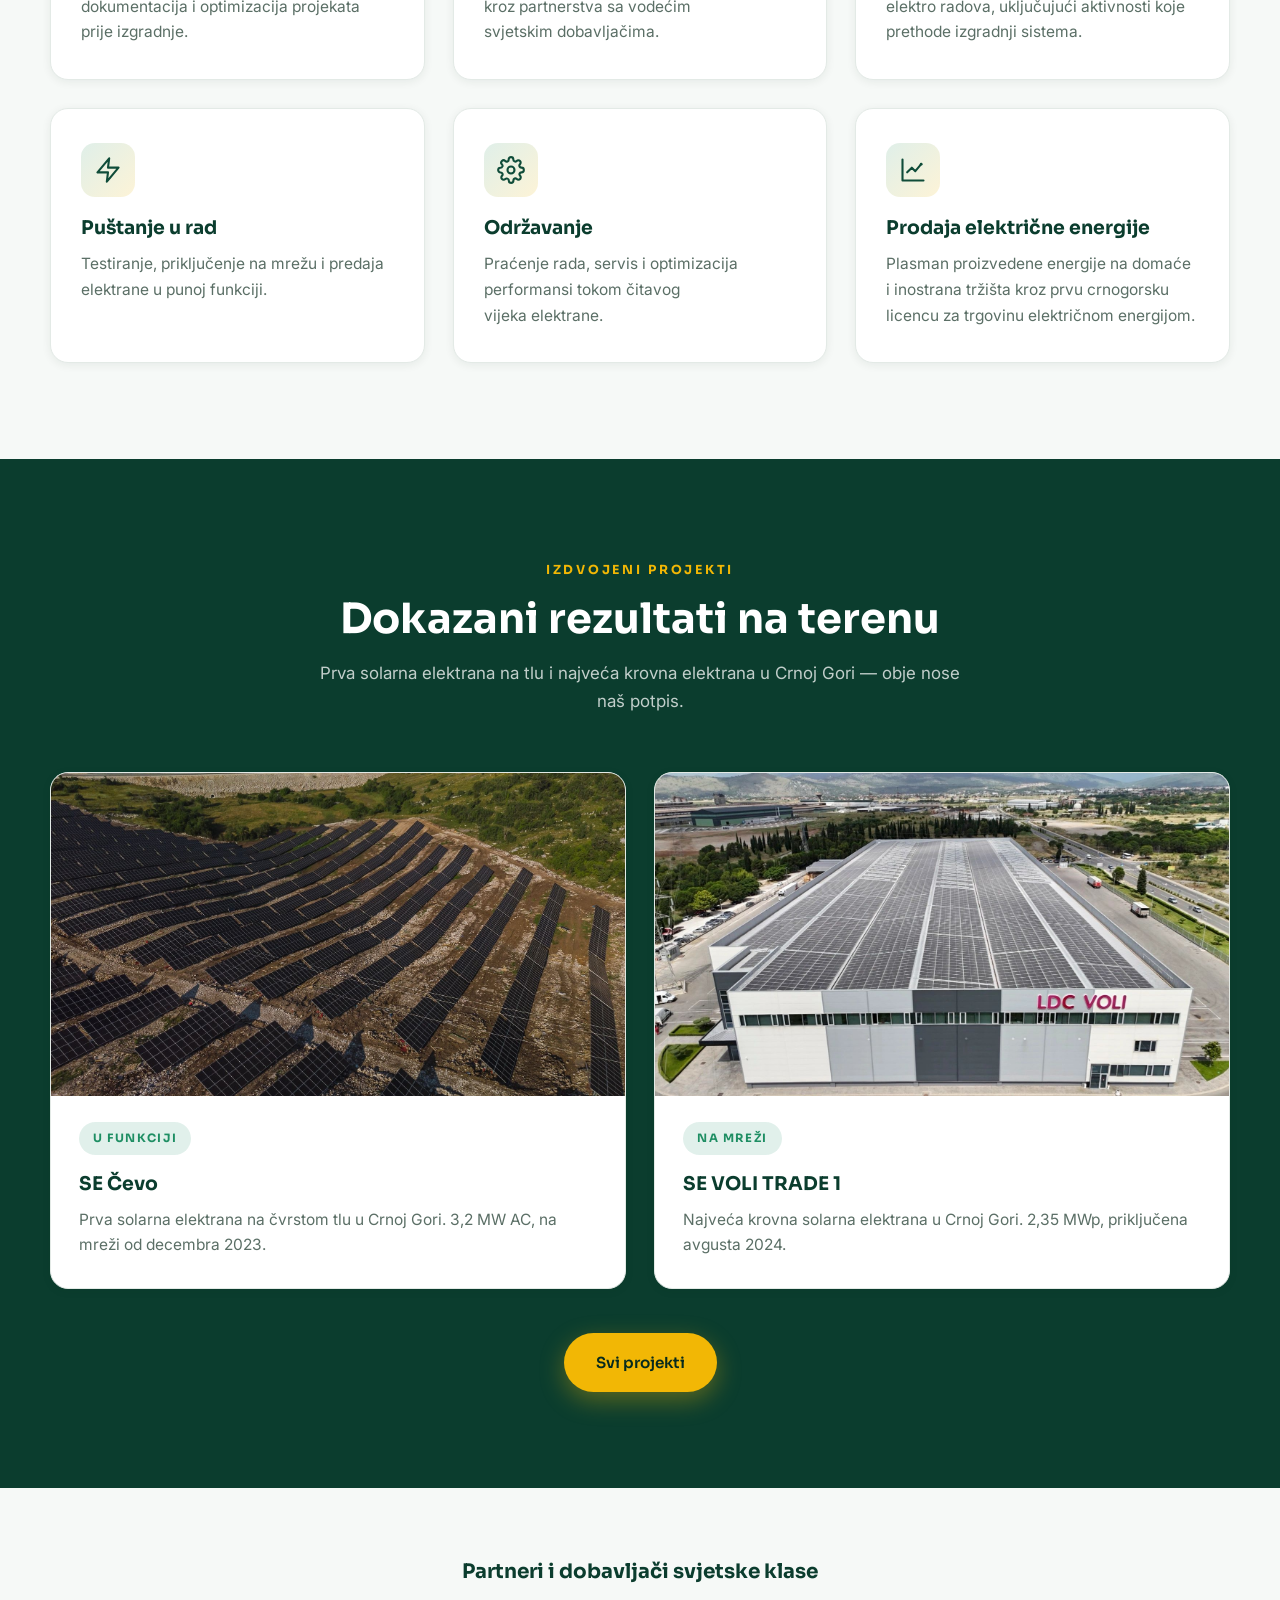
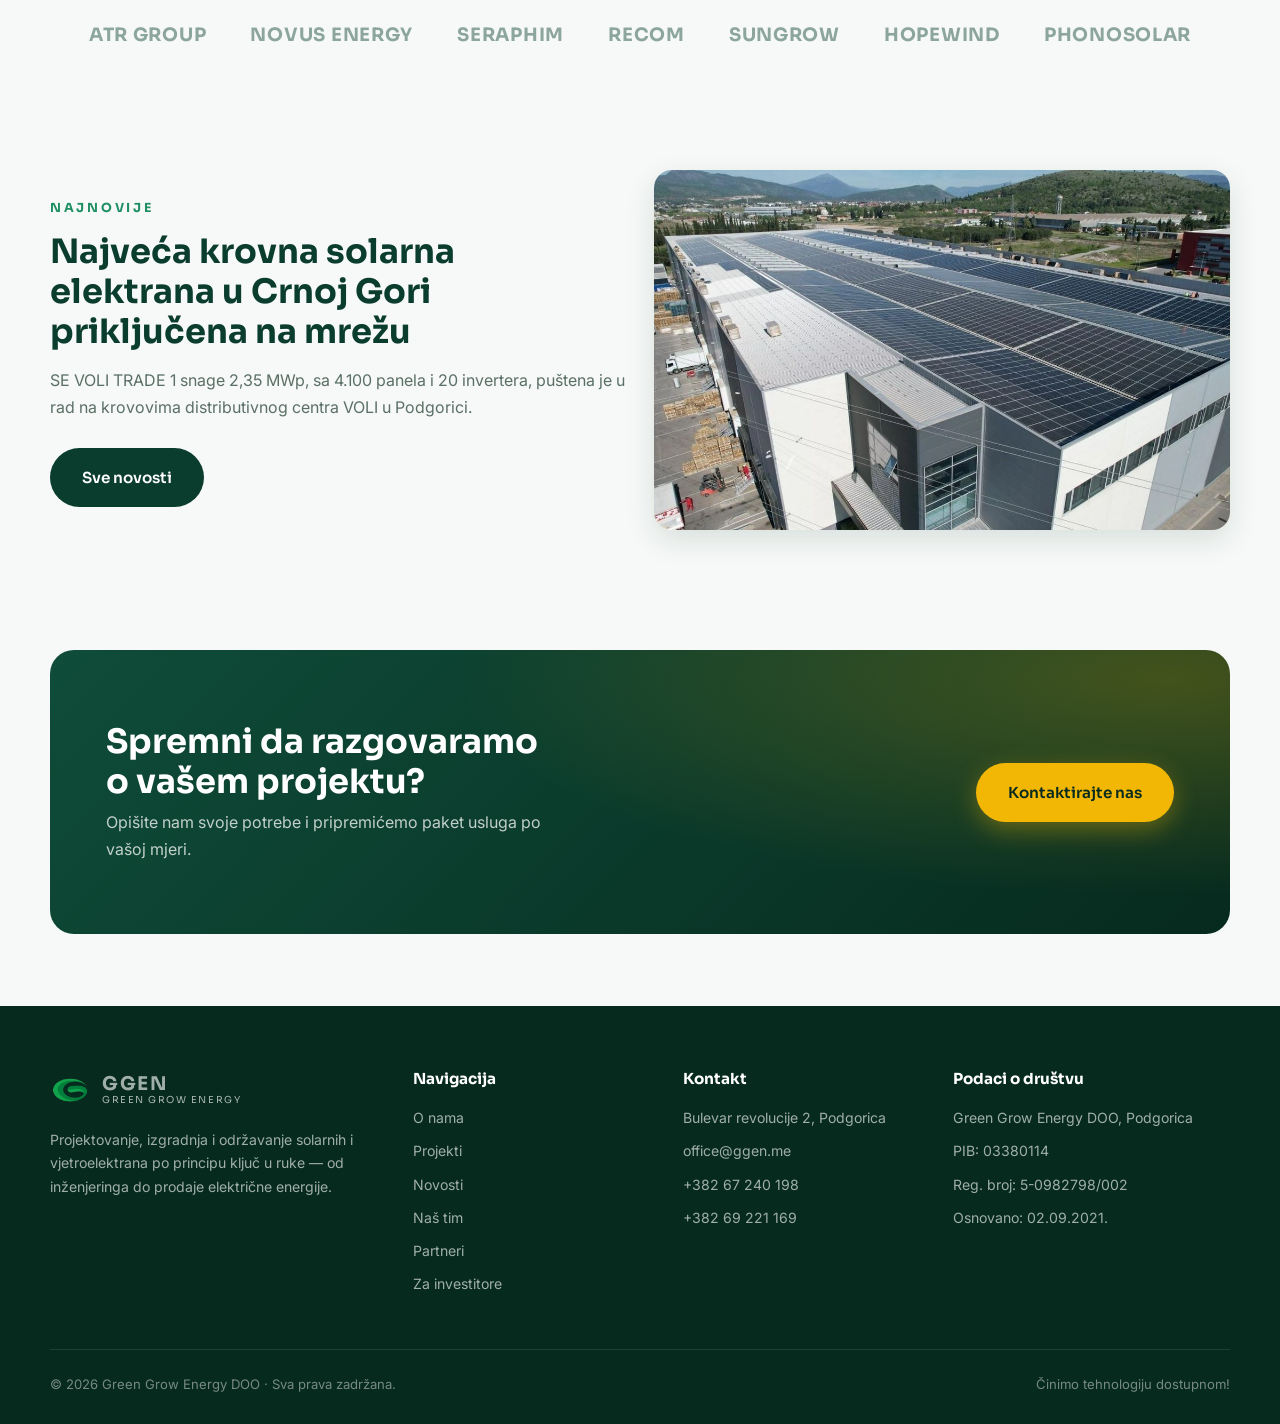
==== commit 0308ab5e: "Mobile: show 'Green Grow Energy' under GGEN; cache-bust transparent favicon for Safari - Un-hide the" ====
--- a/index.html
+++ b/index.html
@@ -5,7 +5,7 @@
   <meta name="viewport" content="width=device-width, initial-scale=1.0">
   <title>GGEN — Green Grow Energy | Solarne i vjetroelektrane, Crna Gora</title>
   <meta name="description" content="GGEN projektuje, gradi i održava solarne i vjetroelektrane po principu ključ u ruke — od inženjeringa do prodaje električne energije.">
-  <link rel="icon" type="image/png" href="assets/img/favicon.png">
+  <link rel="icon" type="image/png" href="assets/img/favicon-ggen.png">
   <link rel="preconnect" href="https://fonts.googleapis.com">
   <link rel="preconnect" href="https://fonts.gstatic.com" crossorigin>
   <link href="https://fonts.googleapis.com/css2?family=Inter:wght@400;500;600;700&family=Sora:wght@600;700;800&display=swap" rel="stylesheet">
--- a/css/styles.css
+++ b/css/styles.css
@@ -159,14 +159,12 @@
 .brand-mark {
   width: 40px;
   height: 40px;
-  border-radius: 12px;
-  background: #0a0a0a;
+  background: transparent;
   display: grid;
   place-items: center;
   flex-shrink: 0;
-  overflow: hidden;
-}
-.brand-mark img { width: 100%; height: 100%; object-fit: cover; }
+}
+.brand-mark img { width: 100%; height: 100%; object-fit: contain; }
 .brand-text { display: flex; flex-direction: column; line-height: 1.1; }
 .brand-text strong { font-size: 1.18rem; letter-spacing: 0.08em; }
 .brand-text span {
@@ -947,11 +945,16 @@
 }
 
 @media (max-width: 640px) {
-  .brand-text span { display: none; }
-  .navbar .container { gap: 12px; }
+  /* Keep the full "Green Grow Energy" name under GGEN on mobile too,
+     and keep all 5 language buttons fully visible beside it by making
+     the toggle compact (it never shrinks/clips its buttons). */
+  .brand-text span { font-size: 0.55rem; letter-spacing: 0.12em; }
+  .navbar .container { gap: 8px; }
+  .lang-toggle, .nav-burger { flex-shrink: 0; }
   .lang-toggle button {
-    padding: 5px 7px;
-    font-size: 0.7rem;
+    padding: 5px 5px;
+    font-size: 0.66rem;
+    letter-spacing: 0.02em;
   }
 }
 
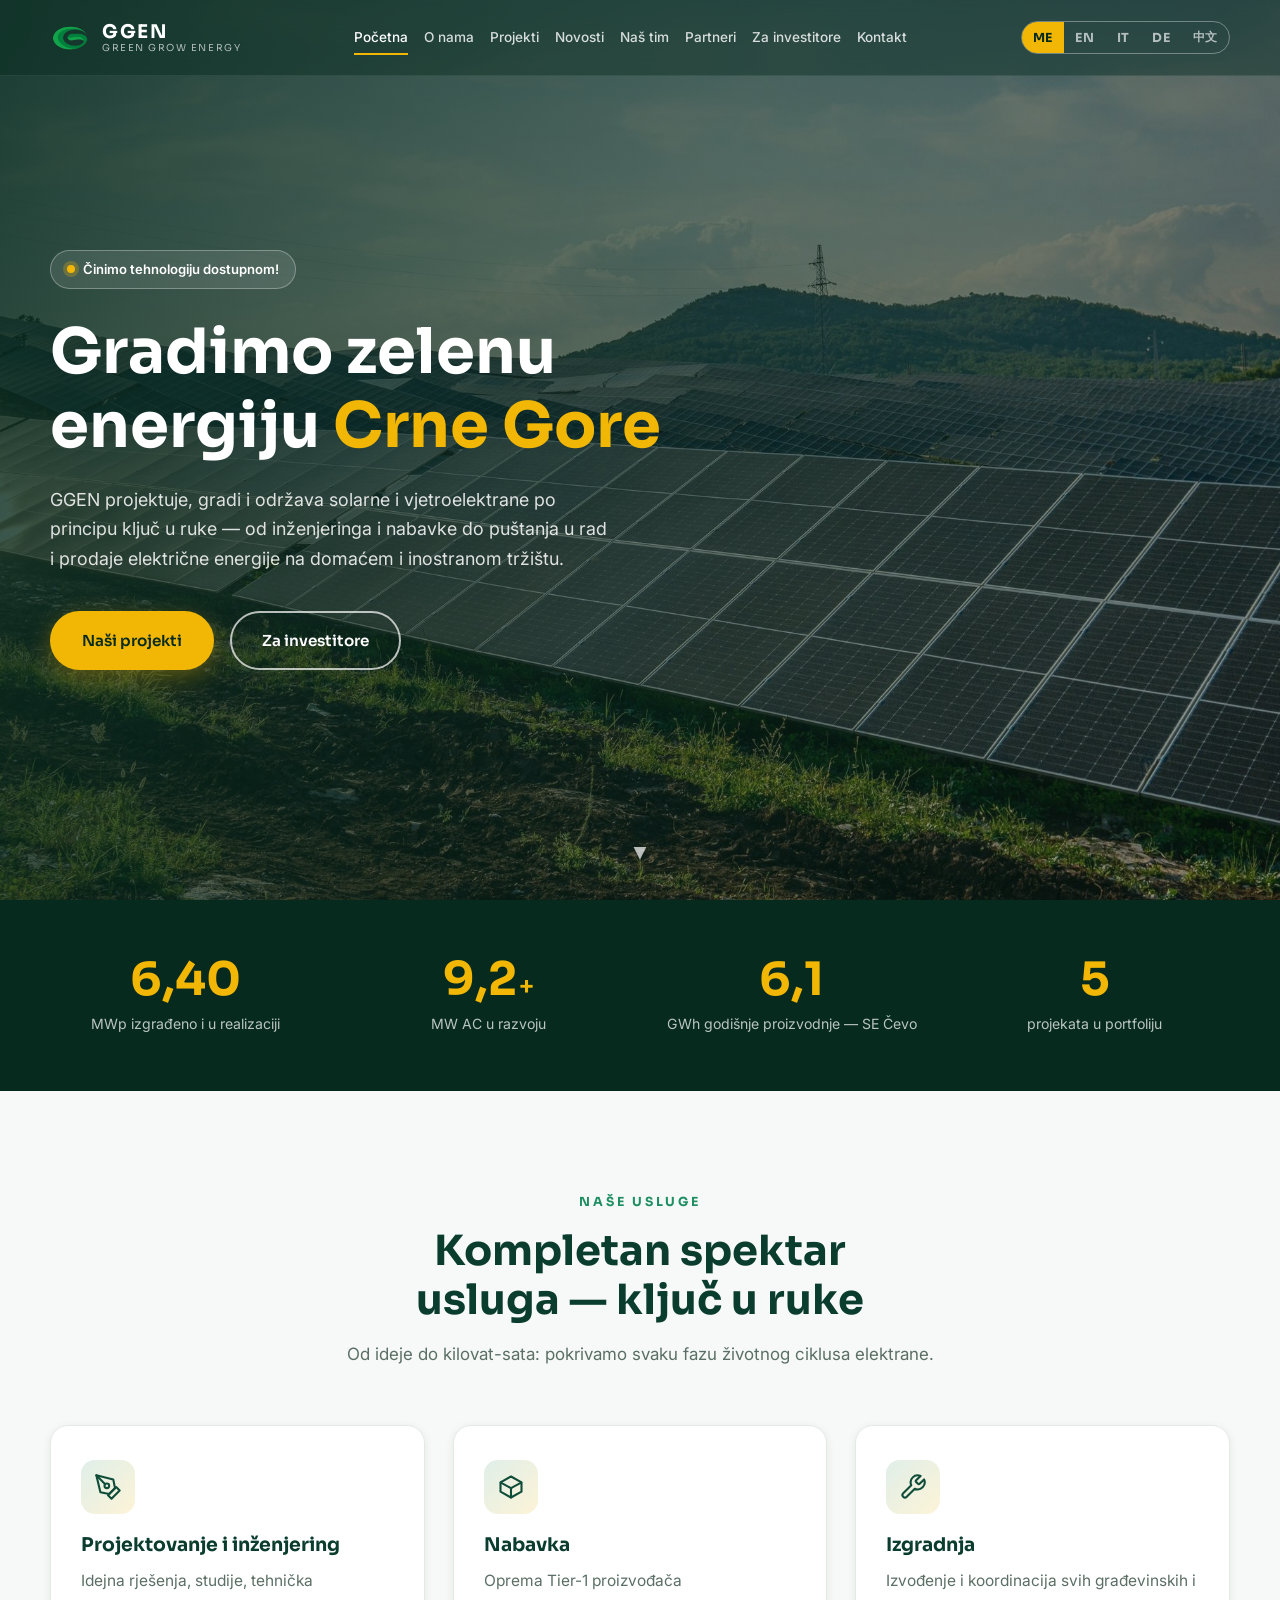
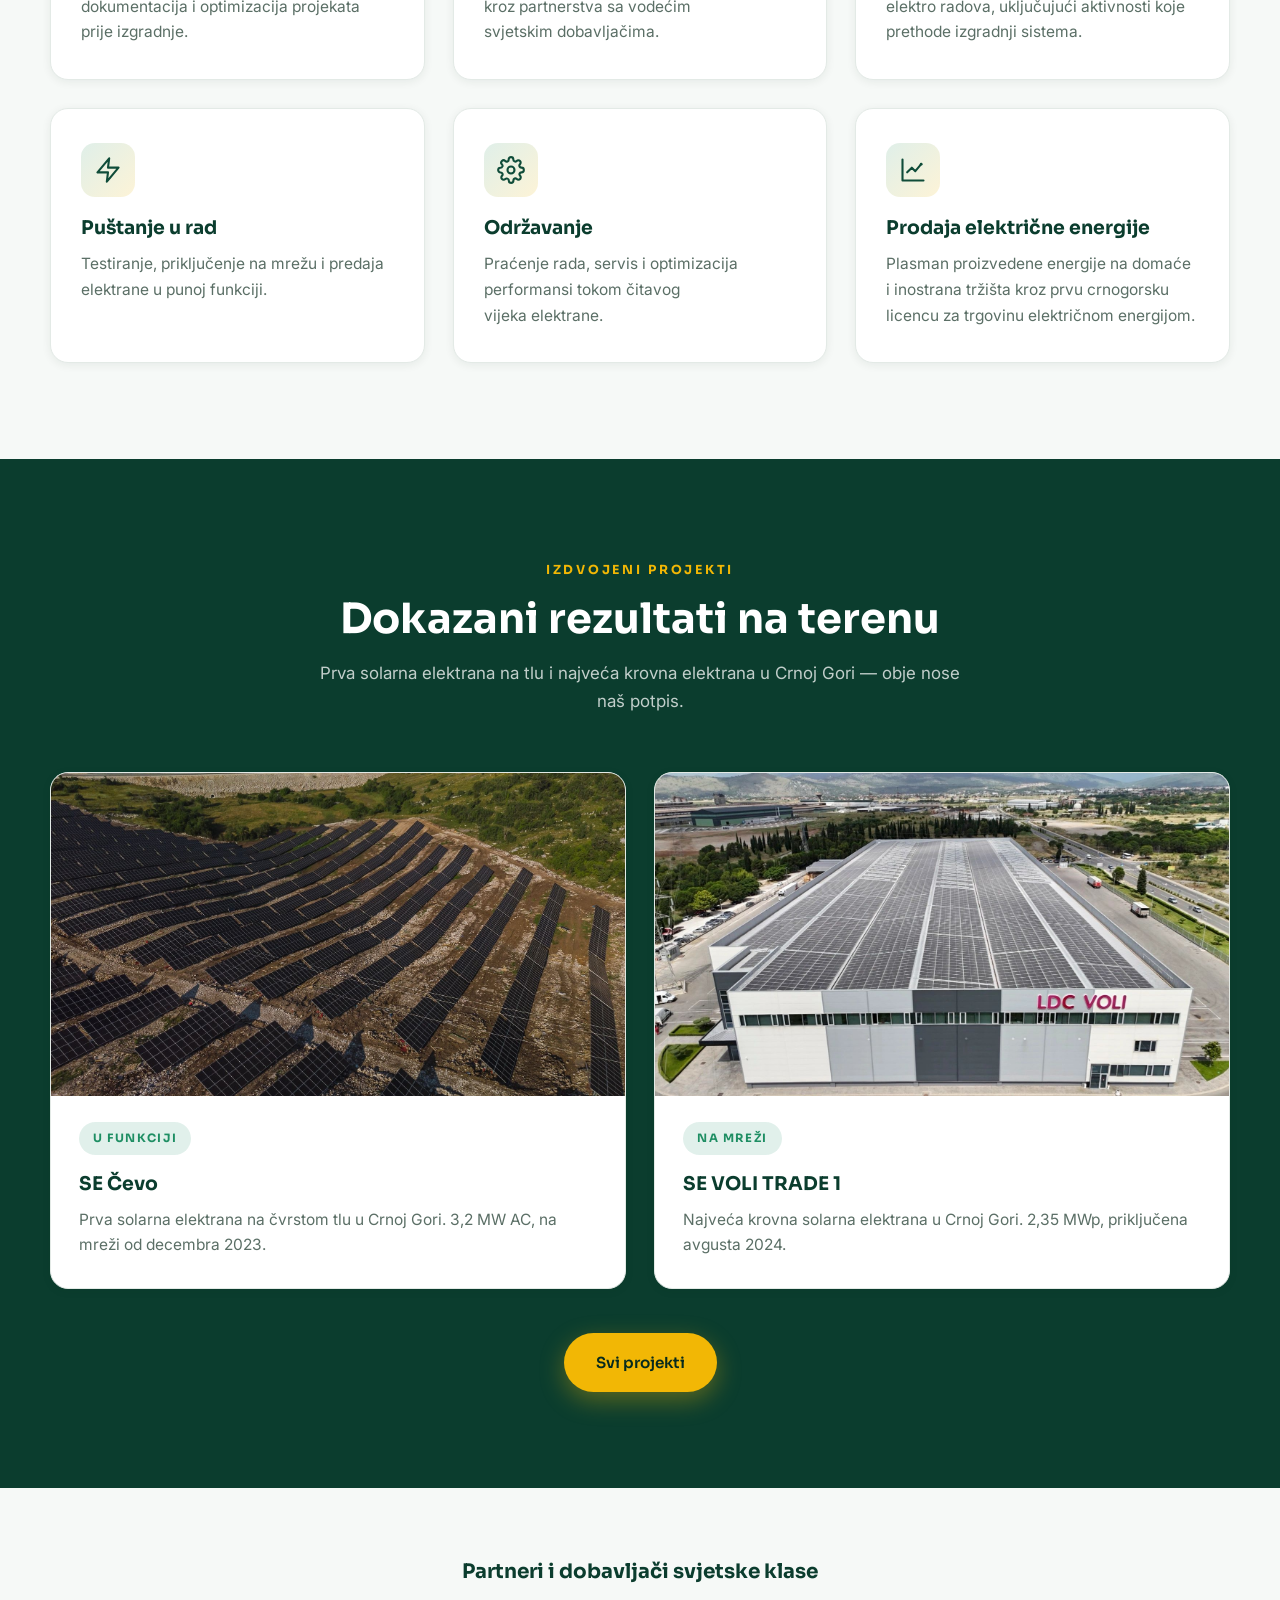
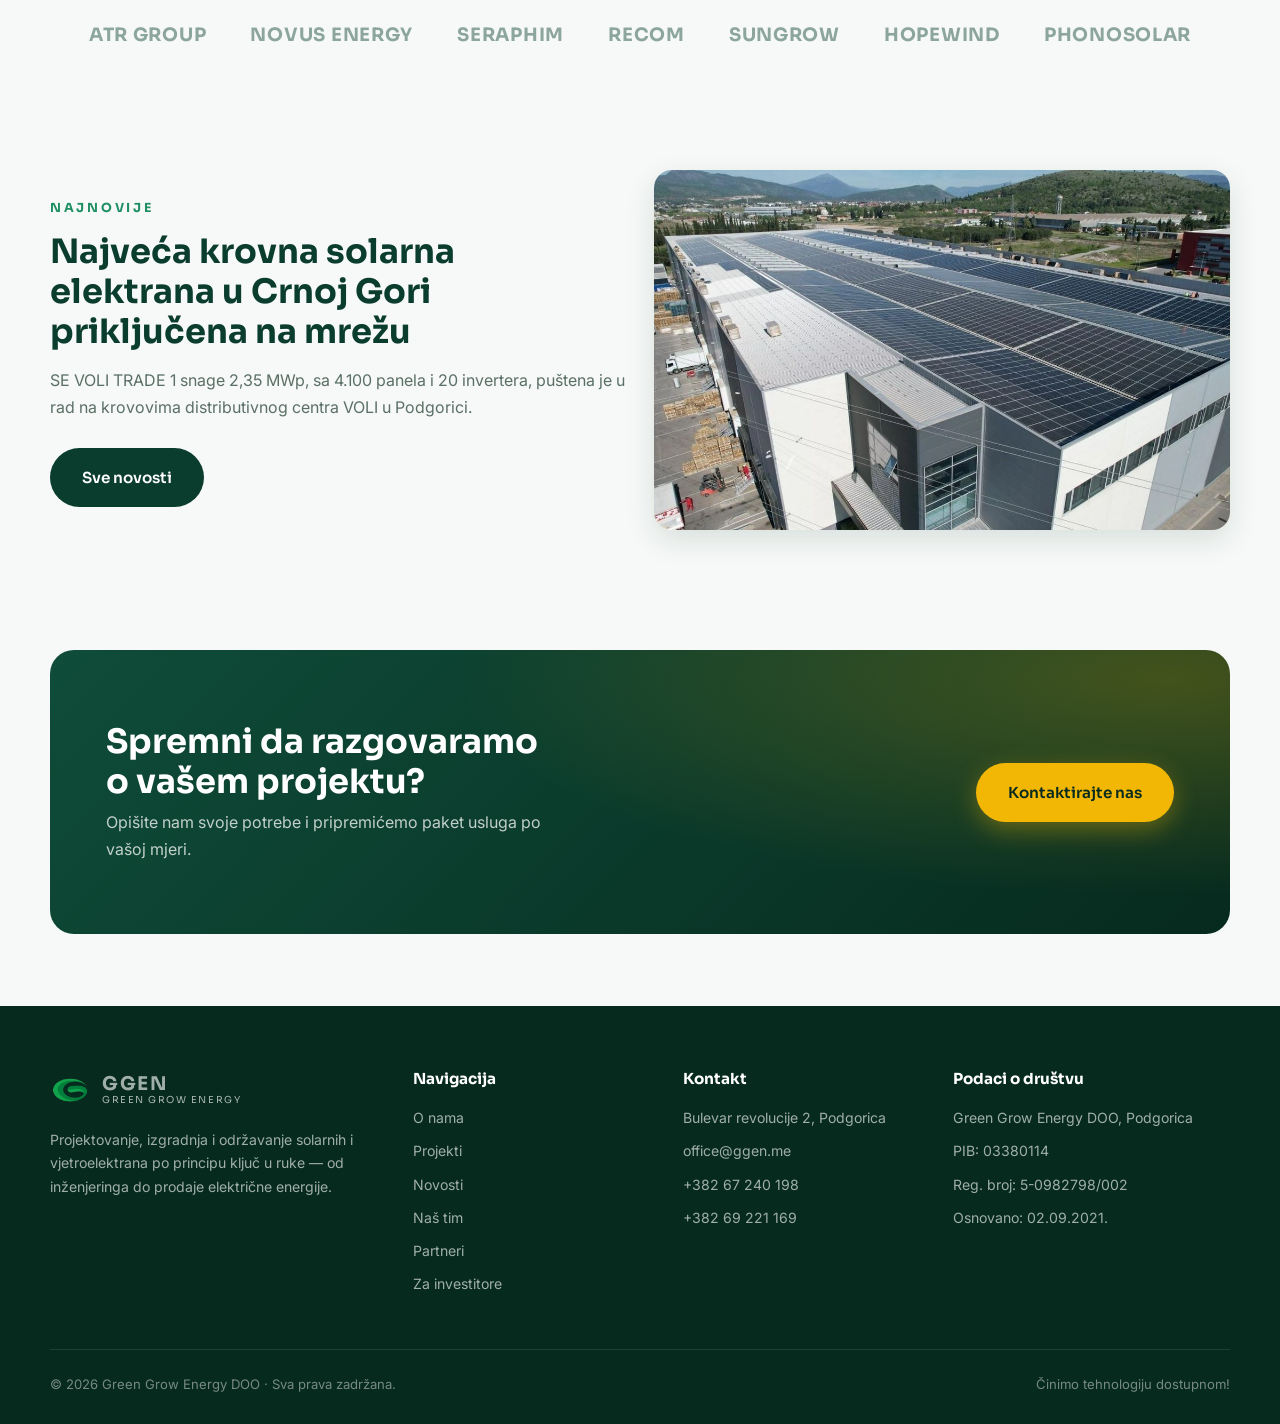
==== commit f959b6dd: "Add robust favicon set so Mac Safari shows the logo (ICO + Apple touch icon) Safari often ignores PN" ====
--- a/index.html
+++ b/index.html
@@ -5,7 +5,9 @@
   <meta name="viewport" content="width=device-width, initial-scale=1.0">
   <title>GGEN — Green Grow Energy | Solarne i vjetroelektrane, Crna Gora</title>
   <meta name="description" content="GGEN projektuje, gradi i održava solarne i vjetroelektrane po principu ključ u ruke — od inženjeringa do prodaje električne energije.">
+  <link rel="icon" href="favicon.ico" sizes="16x16 32x32 48x48">
   <link rel="icon" type="image/png" href="assets/img/favicon-ggen.png">
+  <link rel="apple-touch-icon" href="assets/img/apple-touch-icon.png">
   <link rel="preconnect" href="https://fonts.googleapis.com">
   <link rel="preconnect" href="https://fonts.gstatic.com" crossorigin>
   <link href="https://fonts.googleapis.com/css2?family=Inter:wght@400;500;600;700&family=Sora:wght@600;700;800&display=swap" rel="stylesheet">
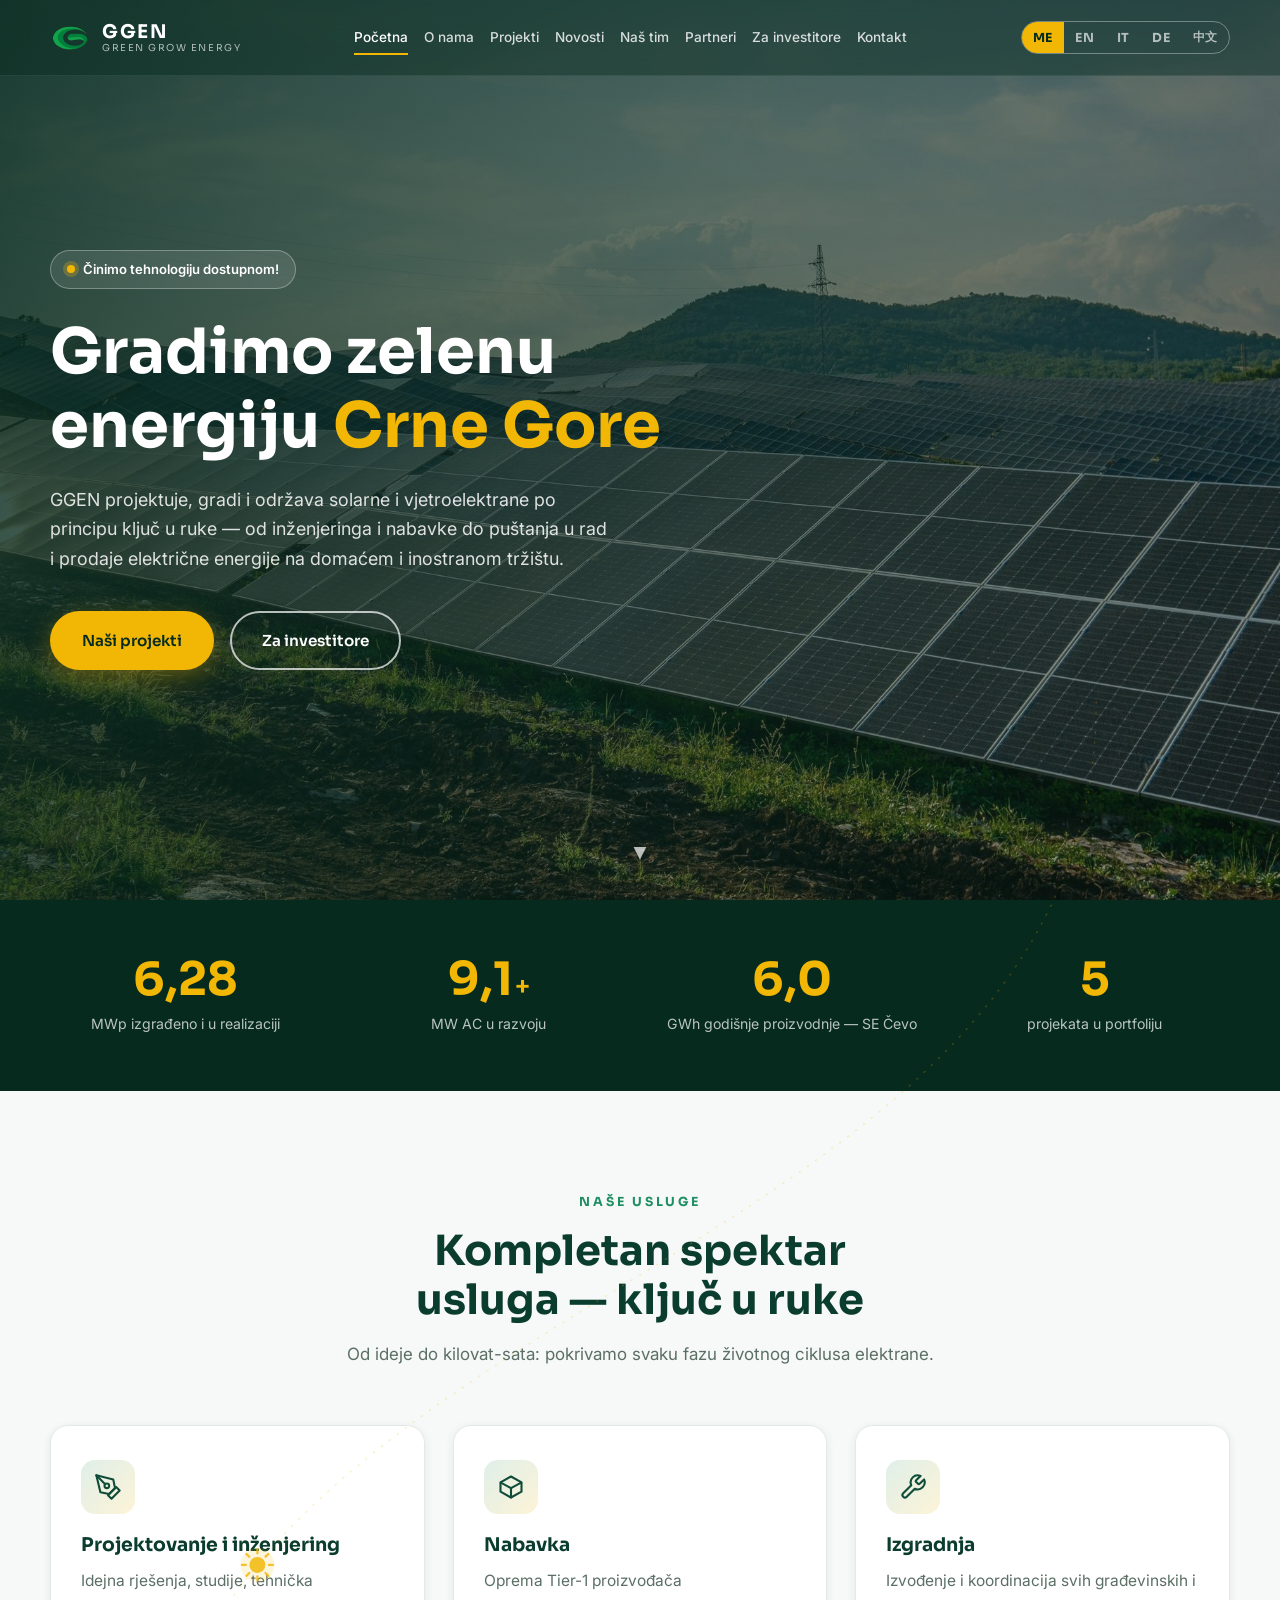
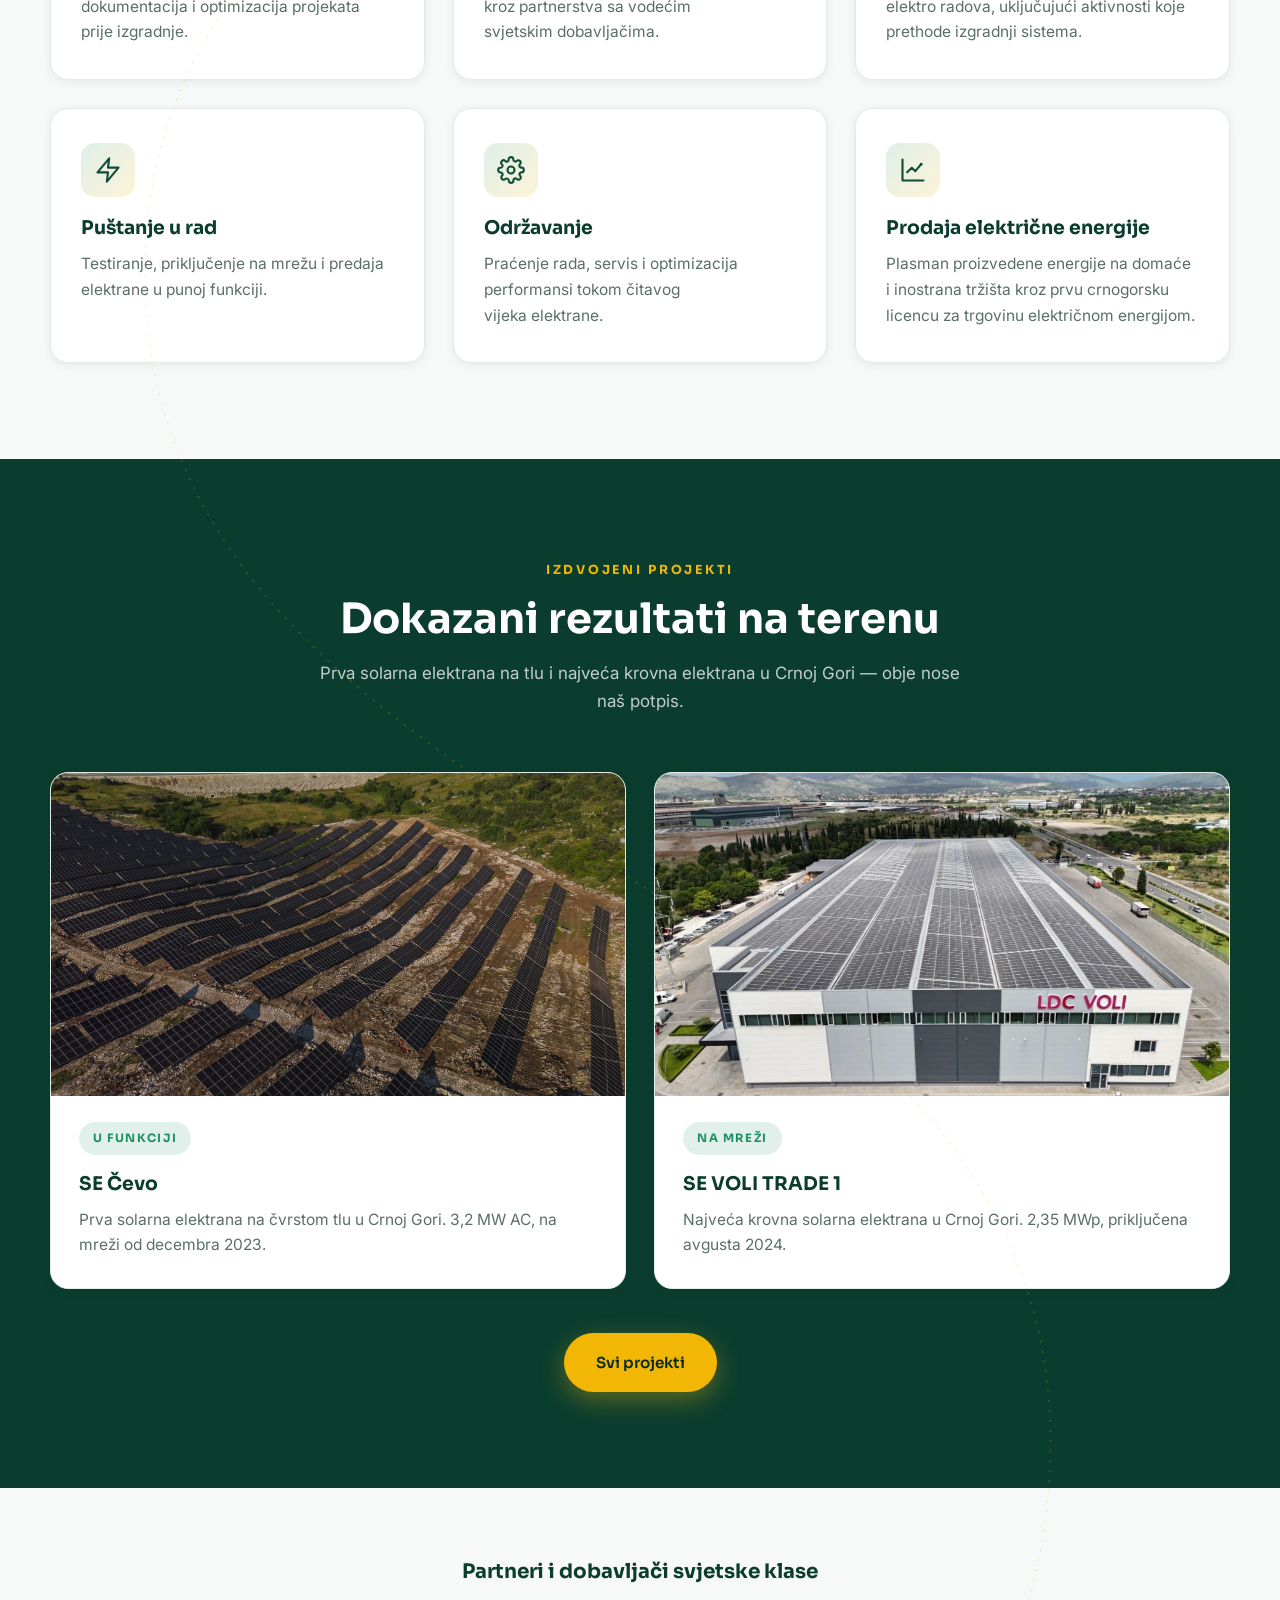
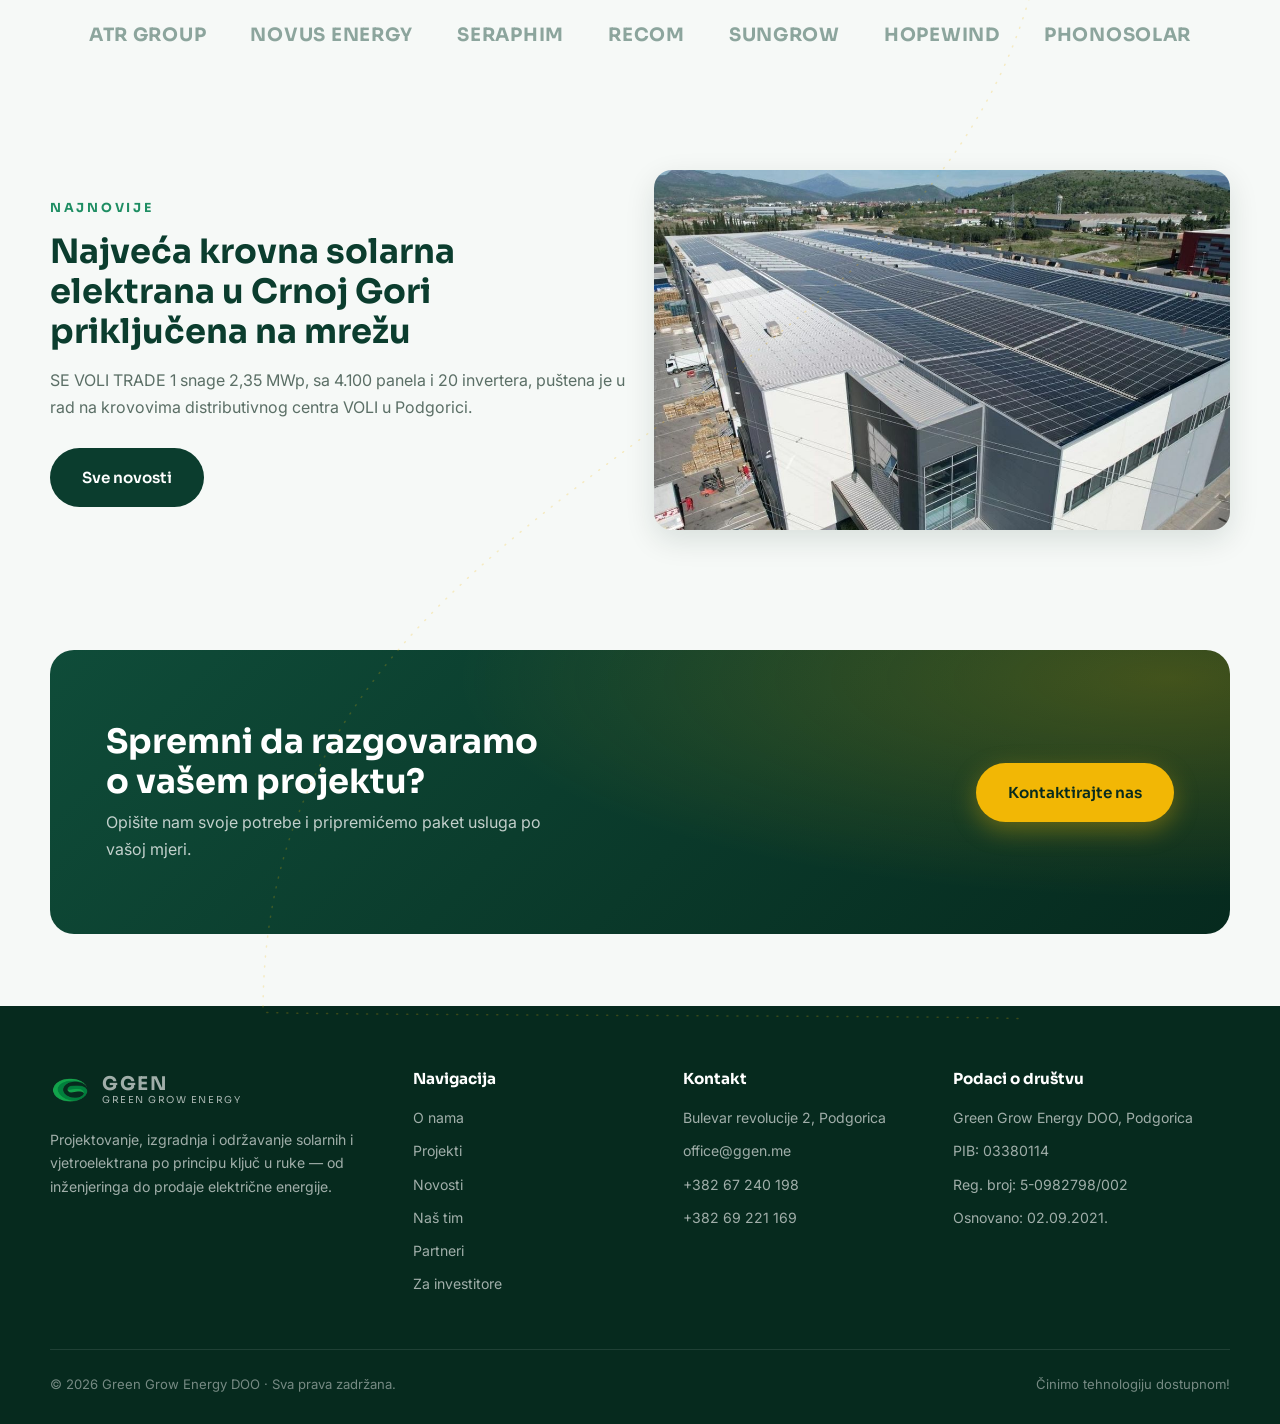
==== commit 407f6de6: "Add scroll-driven sun animation on all pages A small spinning golden sun rides a faint dashed flowy " ====
--- a/index.html
+++ b/index.html
@@ -262,5 +262,6 @@
 
 <script src="js/i18n.js"></script>
 <script src="js/main.js"></script>
+<script src="js/sun.js"></script>
 </body>
 </html>
--- a/css/styles.css
+++ b/css/styles.css
@@ -970,3 +970,39 @@
   .form-row { grid-template-columns: 1fr; }
   .hero-content { padding: 120px 0 90px; }
 }
+
+/* ---------- Scroll sun (decorative layer) ---------- */
+.sun-layer {
+  position: absolute;
+  top: 0;
+  left: 0;
+  width: 100%;
+  overflow: clip;
+  pointer-events: none;
+  z-index: 60; /* above page content, below the navbar (100) */
+}
+.sun-layer svg {
+  display: block;
+  width: 100%;
+  height: 100%;
+}
+.sun-line {
+  fill: none;
+  stroke: var(--gold);
+  opacity: 0.22;
+  stroke-width: 1.5;
+  stroke-dasharray: 1 9;
+  stroke-linecap: round;
+}
+.sun-orb { opacity: 0.85; }
+.sun-spin { animation: sun-spin 26s linear infinite; }
+@keyframes sun-spin {
+  to { transform: rotate(360deg); }
+}
+@media (max-width: 640px) {
+  .sun-orb { opacity: 0.6; }
+  .sun-line { opacity: 0.16; }
+}
+@media (prefers-reduced-motion: reduce) {
+  .sun-layer { display: none; }
+}
